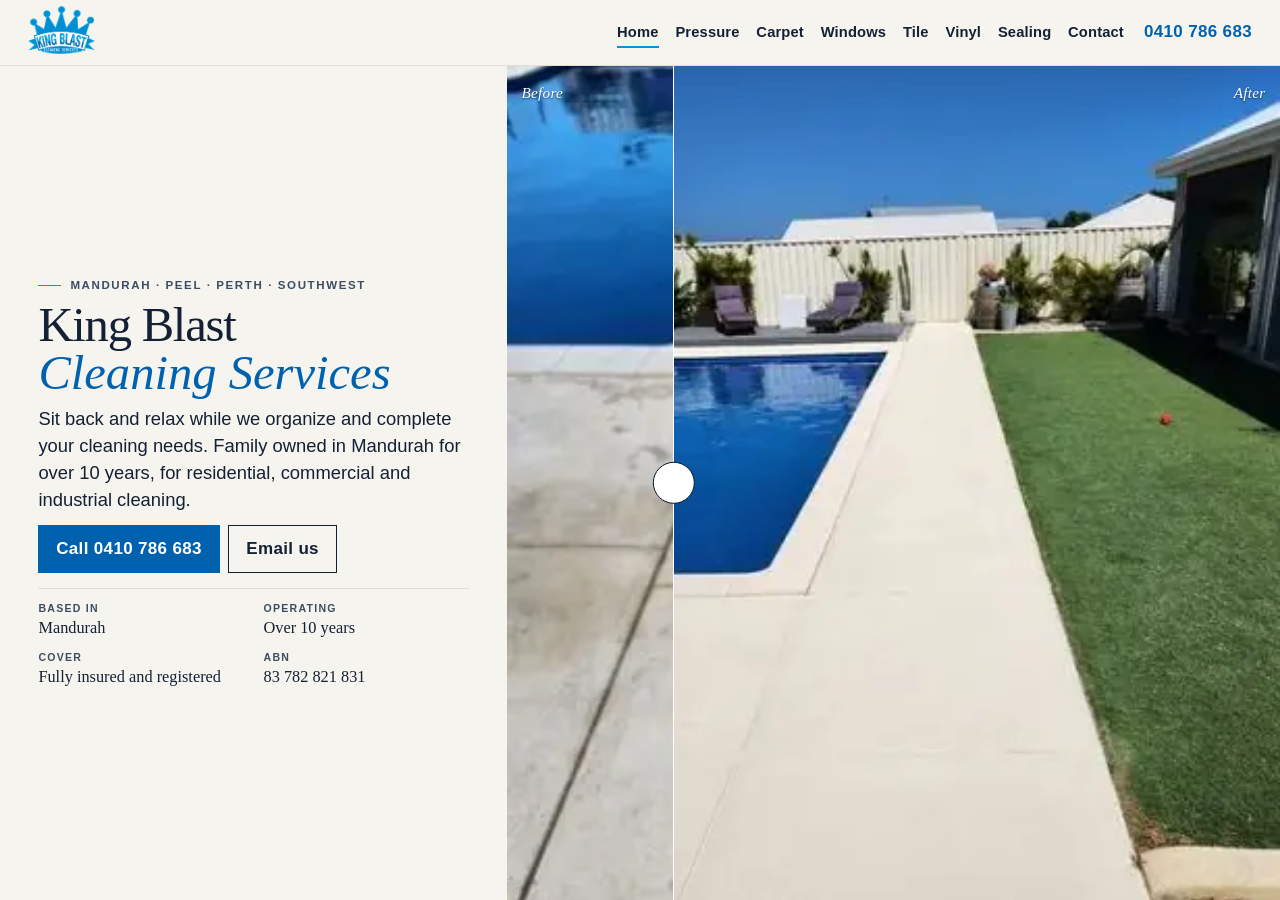
==== index.html @ b38366d7 "Publish the King Blast client preview. Static site for GitHub Pages. Internal deploy notes stay loca" ====
<!DOCTYPE html>
<html lang="en-AU">
<head>
  <meta charset="utf-8">
  <meta name="viewport" content="width=device-width, initial-scale=1.0">
  <title>King Blast Cleaning Services | Mandurah WA</title>
  <meta name="description" content="Family owned Mandurah business servicing the Peel Region, Perth Region and the Southwest. Window cleaning, carpet cleaning, tile and grout cleaning, vinyl cleaning, and high pressure cleaning and sealing.">
  <link rel="canonical" href="https://www.kingblast.com.au/">
  <meta property="og:site_name" content="King Blast Window and Pressure Cleaning">
  <meta property="og:type" content="website">
  <meta property="og:title" content="King Blast Cleaning Services | Mandurah WA">
  <meta property="og:description" content="Family owned Mandurah business. Window, carpet, tile and grout, vinyl, and high pressure cleaning and sealing.">
  <meta property="og:url" content="https://www.kingblast.com.au/">
  <meta property="og:image" content="https://www.kingblast.com.au/img/pool-path.webp">
  <meta property="og:image:width" content="372">
  <meta property="og:image:height" content="406">
  <meta property="og:locale" content="en_AU">
  <meta name="twitter:card" content="summary_large_image">
  <meta name="twitter:title" content="King Blast Cleaning Services | Mandurah WA">
  <meta name="twitter:description" content="Family owned Mandurah business. Window, carpet, tile and grout, vinyl, and high pressure cleaning and sealing.">
  <meta name="twitter:image" content="https://www.kingblast.com.au/img/pool-path.webp">
  <meta name="theme-color" content="#071827">
  <link rel="icon" href="img/favicon-32.png" type="image/png" sizes="32x32">
  <link rel="apple-touch-icon" href="img/apple-touch.png">
  <style>body{margin:0;background:#f6f4ef;color:#142033;font-family:Georgia,"Times New Roman",serif}.site-header{background:#f6f4ef;color:#142033;border-bottom:1px solid #e4ddd2}</style>
  <link rel="stylesheet" href="css/styles.css?v=3">
  <script type="application/ld+json">
  {
    "@context": "https://schema.org",
    "@type": "CleaningService",
    "@id": "https://www.kingblast.com.au/#business",
    "name": "King Blast Cleaning Services",
    "url": "https://www.kingblast.com.au/",
    "telephone": "+61-410-786-683",
    "email": "Kingblast@outlook.com",
    "image": "https://www.kingblast.com.au/img/pool-path.webp",
    "address": {
      "@type": "PostalAddress",
      "addressLocality": "Mandurah",
      "addressRegion": "WA",
      "addressCountry": "AU"
    },
    "areaServed": ["Peel Region", "Perth Region", "Southwest"],
    "additionalProperty": {
      "@type": "PropertyValue",
      "name": "ABN",
      "value": "83 782 821 831"
    }
  }
  </script>
</head>
<body class="app">
  <a class="skip" href="#home">Skip to content</a>
  <header class="site-header">
    <div class="header-bar">
      <a class="brand" href="#home">
        <img src="img/logo.webp" width="360" height="254" alt="King Blast Cleaning Services">
      </a>
      <nav class="site-nav" aria-label="Primary">
        <ul>
          <li><a href="#home">Home</a></li>
          <li><a href="#pressure">Pressure</a></li>
          <li><a href="#carpet">Carpet</a></li>
          <li><a href="#windows">Windows</a></li>
          <li><a href="#tile">Tile</a></li>
          <li><a href="#vinyl">Vinyl</a></li>
          <li><a href="#sealing">Sealing</a></li>
          <li><a href="#contact">Contact</a></li>
        </ul>
      </nav>
      <a class="header-call" href="tel:0410786683">0410 786 683</a>
    </div>
  </header>
  <main class="stage-host" id="main">
    <section class="panel" id="home" aria-labelledby="home-title">
      <div class="copy">
        <p class="kicker">Mandurah · Peel · Perth · Southwest</p>
        <h1 id="home-title">King Blast<br><em>Cleaning Services</em></h1>
        <p class="lede">Sit back and relax while we organize and complete your cleaning needs. Family owned in Mandurah for over 10 years, for residential, commercial and industrial cleaning.</p>
        <div class="actions">
          <a class="btn" href="tel:0410786683">Call 0410 786 683</a>
          <a class="btn btn-ghost" href="#contact">Email us</a>
        </div>
        <ul class="facts">
          <li><span>Based in</span> Mandurah</li>
          <li><span>Operating</span> Over 10 years</li>
          <li><span>Cover</span> Fully insured and registered</li>
          <li><span>ABN</span> 83 782 821 831</li>
        </ul>
      </div>
      <div class="stage" data-stage="compare" aria-label="Pool surround, before and after">
        <div class="slides">
          <div class="slide is-on">
            <div class="ba">
              <img class="ba-after" src="img/pool-path.webp" width="372" height="406" alt="Pool, pale concrete path and artificial grass beside a house" fetchpriority="high">
              <div class="ba-clip">
                <img src="img/pool-mottled.webp" width="372" height="406" alt="The same pool path with grey mottling on the concrete" fetchpriority="high">
              </div>
              <span class="ba-tag ba-tag-a">Before</span>
              <span class="ba-tag ba-tag-b">After</span>
              <span class="ba-bar" aria-hidden="true"></span>
              <input class="ba-range" type="range" min="4" max="96" value="50" aria-label="Drag to compare the mottled path and the pale path">
            </div>
          </div>
        </div>
      </div>
    </section>

    <section class="panel" id="pressure" aria-labelledby="pressure-title">
      <div class="copy">
        <p class="kicker">High pressure cleaning and sealing</p>
        <h2 id="pressure-title">Bring it back<br><em>to life.</em></h2>
        <p class="lede">Driveways, patios, sidewalks and pavers. Mold, mildew, stain and oil removal. Long-lasting sealing. Fast, reliable and affordable. Residential and commercial.</p>
        <p>Protect your investment. Enhance curb appeal. Sealing helps prevent future stains, cracking and erosion.</p>
        <p class="note">Photos from the King Blast pressure cleaning gallery.</p>
        <div class="actions">
          <a class="btn" href="tel:0410786683">Call 0410 786 683</a>
          <a class="btn btn-ghost" href="#sealing">Sealing</a>
        </div>
      </div>
      <div class="stage" data-stage="compare">
        <div class="slides">
          <div class="slide is-on">
            <div class="ba">
              <img class="ba-after" src="img/patio-plain.webp" width="383" height="778" alt="Paved patio with a clean surface beside a house" loading="lazy" decoding="async">
              <div class="ba-clip">
                <img src="img/patio-marked.webp" width="383" height="778" alt="The same patio with red paint marks on the pavers" loading="lazy" decoding="async">
              </div>
              <span class="ba-tag ba-tag-a">Before</span>
              <span class="ba-tag ba-tag-b">After</span>
              <span class="ba-bar" aria-hidden="true"></span>
              <input class="ba-range" type="range" min="4" max="96" value="50" aria-label="Drag to compare the marked patio and the clean patio">
            </div>
          </div>
          <div class="slide">
            <div class="ba">
              <img class="ba-after" src="img/driveway-clean.webp" width="480" height="640" alt="Pale exposed-aggregate driveway beside a grass verge" loading="lazy" decoding="async">
              <div class="ba-clip">
                <img src="img/driveway-stained.webp" width="480" height="640" alt="Exposed-aggregate driveway with a yellow-brown stain beside a grass verge" loading="lazy" decoding="async">
              </div>
              <span class="ba-tag ba-tag-a">Before</span>
              <span class="ba-tag ba-tag-b">After</span>
              <span class="ba-bar" aria-hidden="true"></span>
              <input class="ba-range" type="range" min="4" max="96" value="50" aria-label="Drag to compare the stained driveway and the pale driveway">
            </div>
          </div>
        </div>
        <div class="stage-nav">
          <button type="button" data-dir="-1" aria-label="Previous photo">‹</button>
          <span data-count>1 / 2</span>
          <button type="button" data-dir="1" aria-label="Next photo">›</button>
        </div>
      </div>
    </section>

    <section class="panel" id="carpet" aria-labelledby="carpet-title">
      <div class="copy">
        <p class="kicker">Carpet cleaning</p>
        <h2 id="carpet-title">Fresh, clean<br><em>carpets.</em></h2>
        <p class="lede">Guaranteed. Stain and odor removal, pet-friendly and fast drying, deep extraction. Residential and commercial. Same-day service available.</p>
        <p>Our advanced equipment lifts dirt, allergens and bacteria.</p>
        <p class="note">Photos from the King Blast carpet cleaning gallery.</p>
        <div class="actions"><a class="btn" href="tel:0410786683">Call 0410 786 683</a></div>
      </div>
      <div class="stage" data-stage="compare" aria-label="Carpet, before and after">
        <div class="slides">
          <div class="slide is-on">
            <div class="ba">
              <img class="ba-after" src="img/carpet-vacuumed.webp" width="600" height="800" alt="Grey carpet with vacuum lines in a room with a navy wall and timber shutters" loading="lazy" decoding="async">
              <div class="ba-clip">
                <img src="img/carpet-soiled.webp" width="600" height="800" alt="Soiled grey carpet with a lighter rectangular mark, in a room with a navy wall" loading="lazy" decoding="async">
              </div>
              <span class="ba-tag ba-tag-a">Before</span>
              <span class="ba-tag ba-tag-b">After</span>
              <span class="ba-bar" aria-hidden="true"></span>
              <input class="ba-range" type="range" min="4" max="96" value="50" aria-label="Drag to compare the soiled carpet and the vacuumed carpet">
            </div>
          </div>
        </div>
      </div>
    </section>

    <section class="panel" id="windows" aria-labelledby="windows-title">
      <div class="copy">
        <p class="kicker">Pure water window cleaning</p>
        <h2 id="windows-title">No spots. No smears.<br><em>No marks.</em></h2>
        <p class="lede">As pure water leaves nothing but pure water on the glass, your windows stay cleaner for longer. Nothing is left to attract the dirt back.</p>
        <p>Spot-free finish. No harsh chemicals. Safe for 2nd and 3rd storey windows. Eco-friendly and no residue. Residential and commercial.</p>
        <p class="note">Photos from the King Blast window cleaning gallery.</p>
        <div class="actions"><a class="btn" href="tel:0410786683">Call 0410 786 683</a></div>
      </div>
      <div class="stage" data-stage="photos">
        <figure class="photo is-on">
          <img src="img/window-worker.webp" width="400" height="533" alt="A person in a hi-vis shirt using a water-fed pole on a glass building, with hoses on the pavement" loading="lazy" decoding="async">
        </figure>
        <figure class="photo">
          <img src="img/window-pole.webp" width="400" height="533" alt="A water-fed pole leaned against a multi-storey glass front" loading="lazy" decoding="async">
        </figure>
        <figure class="photo">
          <img src="img/window-glass.webp" width="400" height="533" alt="A person in a hi-vis shirt cleaning blue glass above a driveway, with hoses on the ground" loading="lazy" decoding="async">
        </figure>
        <figure class="photo">
          <img src="img/window-reflection.webp" width="400" height="300" alt="Reflection of a person holding a pole in a grid of windows" loading="lazy" decoding="async">
        </figure>
        <figure class="photo">
          <img src="img/window-facade.webp" width="400" height="300" alt="Glass and metal facade of a commercial building" loading="lazy" decoding="async">
        </figure>
        <figure class="photo">
          <img src="img/window-library.webp" width="400" height="300" alt="Glass front of a building. Part of a red sign reads BRARY" loading="lazy" decoding="async">
        </figure>
        <figure class="photo">
          <img src="img/window-withers.webp" width="400" height="300" alt="Front of Withers Community Library" loading="lazy" decoding="async">
        </figure>
        <div class="stage-nav">
          <button type="button" data-dir="-1" aria-label="Previous photo">‹</button>
          <span data-count>1 / 7</span>
          <button type="button" data-dir="1" aria-label="Next photo">›</button>
        </div>
      </div>
    </section>

    <section class="panel" id="tile" aria-labelledby="tile-title">
      <div class="copy">
        <p class="kicker">Tile and grout cleaning</p>
        <h2 id="tile-title">Make the floors look<br><em>like new.</em></h2>
        <p class="lede">Deep steam cleaning and stain removal. Sanitizes grout lines and eliminates mold and bacteria. Bathroom, kitchen, entryways and more. Residential and commercial.</p>
        <p><strong>Free estimates. Satisfaction guaranteed.</strong></p>
        <div class="actions"><a class="btn" href="tel:0410786683">Call 0410 786 683</a></div>
      </div>
      <div class="stage">
        <div class="quiet">
          <p><a href="tel:0410786683">0410 786 683</a></p>
        </div>
      </div>
    </section>

    <section class="panel" id="vinyl" aria-labelledby="vinyl-title">
      <div class="copy">
        <p class="kicker">Vinyl cleaning</p>
        <h2 id="vinyl-title">One of the services<br><em>we specialise in.</em></h2>
        <p class="lede">Vinyl cleaning is one of the services we specialise in. Call or email to arrange it.</p>
        <div class="actions">
          <a class="btn" href="tel:0410786683">Call 0410 786 683</a>
          <a class="btn btn-ghost" href="mailto:Kingblast@outlook.com">Email Kingblast@outlook.com</a>
        </div>
      </div>
      <div class="stage">
        <div class="quiet">
          <p><a href="mailto:Kingblast@outlook.com">Kingblast@outlook.com</a></p>
        </div>
      </div>
    </section>

    <section class="panel" id="sealing" aria-labelledby="sealing-title">
      <div class="copy">
        <p class="kicker">Sealing bricks and concrete</p>
        <h2 id="sealing-title">Protect the<br><em>investment.</em></h2>
        <p class="lede">Sealing will protect your investment for years to come. Sealed bricks and concrete will resist oil and dirt penetration, inhibit the growth of weeds, moss and mould, and resist UV rays. It also helps to prevent insect intrusion.</p>
        <p class="note">Photos from the King Blast pressure cleaning gallery. Pale concrete beside dark concrete.</p>
        <div class="actions">
          <a class="btn" href="tel:0410786683">Call 0410 786 683</a>
          <a class="btn btn-ghost" href="#pressure">Pressure cleaning</a>
        </div>
      </div>
      <div class="stage" data-stage="compare">
        <div class="slides">
          <div class="slide is-on">
            <div class="ba">
              <img class="ba-after" src="img/driveway-dark.webp" width="383" height="778" alt="Dark concrete driveway in front of a brick building, with an orange cone" loading="lazy" decoding="async">
              <div class="ba-clip">
                <img src="img/driveway-pale.webp" width="382" height="778" alt="Pale concrete driveway in front of a brick building, with wash marks on the slab" loading="lazy" decoding="async">
              </div>
              <span class="ba-tag ba-tag-a">Pale</span>
              <span class="ba-tag ba-tag-b">Dark</span>
              <span class="ba-bar" aria-hidden="true"></span>
              <input class="ba-range" type="range" min="4" max="96" value="50" aria-label="Drag to compare the pale concrete and the dark concrete">
            </div>
          </div>
        </div>
      </div>
    </section>

    <section class="panel" id="contact" aria-labelledby="contact-title">
      <div class="copy">
        <p class="kicker">Mandurah</p>
        <h2 id="contact-title">Send an email, or<br><em>call or text.</em></h2>
        <p class="lede">M: <a href="tel:0410786683">0410 786 683</a><br>Text: <a href="sms:0410786683">0410 786 683</a><br>E: <a href="mailto:Kingblast@outlook.com">Kingblast@outlook.com</a></p>
        <p>Fully insured and registered. ABN 83 782 821 831.</p>
      </div>
      <form id="enquiry" class="form" action="mailto:Kingblast@outlook.com" method="post" enctype="text/plain" aria-labelledby="contact-title">
        <p class="hint" id="enquiry-hint">All fields are required. Submitting opens your email app. This website does not store or send the form.</p>
        <div class="field">
          <label for="given-name">First name <span class="req" aria-hidden="true">*</span></label>
          <input id="given-name" name="given-name" type="text" autocomplete="given-name" required enterkeyhint="next" aria-invalid="false">
          <p class="error" id="err-given">Enter your first name.</p>
        </div>
        <div class="field">
          <label for="family-name">Last name <span class="req" aria-hidden="true">*</span></label>
          <input id="family-name" name="family-name" type="text" autocomplete="family-name" required enterkeyhint="next" aria-invalid="false">
          <p class="error" id="err-family">Enter your last name.</p>
        </div>
        <div class="field wide">
          <label for="email">Email <span class="req" aria-hidden="true">*</span></label>
          <input id="email" name="email" type="email" inputmode="email" autocomplete="email" autocapitalize="none" autocorrect="off" spellcheck="false" required enterkeyhint="next" aria-invalid="false">
          <p class="error" id="err-email">Enter a valid email address.</p>
        </div>
        <div class="field wide">
          <label for="comment">Comment <span class="req" aria-hidden="true">*</span></label>
          <textarea id="comment" name="comment" required enterkeyhint="send" aria-invalid="false"></textarea>
          <p class="error" id="err-comment">Enter a comment.</p>
        </div>
        <button class="btn" type="submit">Email this enquiry</button>
      </form>
    </section>
  </main>
  <a class="call-bar" href="tel:0410786683">Call 0410 786 683</a>
  <script src="js/site.js?v=3" defer></script>
</body>
</html>
---- css/styles.css ----
/* King Blast. Editorial one-screen layout.
   Logo crown #0093df is 3.37:1 on white, so text and buttons use #0062af (6.24:1). */

:root {
  color-scheme: light;
  --ink: #142033;
  --muted: #3c4d61;
  --paper: #f6f4ef;
  --card: #fffcf8;
  --line: #e4ddd2;
  --navy: #071827;
  --crown: #0093df;
  --blue: #0062af;
  --blue-press: #004e96;
  --accent: var(--blue);
  --accent-press: var(--blue-press);
  --error: #8e1b1b;
  --serif: Georgia, "Times New Roman", serif;
  --sans: "Segoe UI", "Helvetica Neue", Arial, sans-serif;
}

*,
*::before,
*::after {
  box-sizing: border-box;
}

html {
  height: 100%;
}

body {
  margin: 0;
  font-family: var(--sans);
  font-size: 1.0625rem;
  line-height: 1.45;
  color: var(--ink);
  background: var(--paper);
}

::selection {
  background: var(--navy);
  color: #fff;
}

img {
  max-width: 100%;
  height: auto;
  display: block;
}

a {
  color: var(--accent);
}

a:hover {
  color: var(--accent-press);
}

:focus-visible {
  outline: 3px solid var(--crown);
  outline-offset: 3px;
}

.skip {
  position: absolute;
  inset-inline-start: 0.75rem;
  top: -4rem;
  z-index: 40;
  background: var(--card);
  color: var(--navy);
  padding: 0.6rem 1rem;
  font-weight: 700;
}

.skip:focus {
  top: 0.75rem;
}

body.app {
  height: 100dvh;
  overflow: hidden;
  display: grid;
  grid-template-rows: auto minmax(0, 1fr);
}

.site-header {
  background: var(--paper);
  color: var(--ink);
  border-block-end: 1px solid var(--line);
}

.header-bar {
  display: flex;
  flex-wrap: wrap;
  align-items: center;
  gap: 0.35rem 1.25rem;
  min-height: 3.6rem;
  padding: 0.35rem clamp(1rem, 2.5vw, 1.75rem);
}

.brand {
  display: flex;
  margin-inline-end: auto;
}

.brand img {
  width: 4.75rem;
  height: auto;
}

.site-nav ul {
  display: flex;
  flex-wrap: wrap;
  gap: 0.15rem 1.05rem;
  margin: 0;
  padding: 0;
  list-style: none;
}

.site-nav a {
  color: var(--ink);
  text-decoration: none;
  font-weight: 600;
  font-size: 0.92rem;
  letter-spacing: 0.01em;
  padding-block: 0.35rem;
  border-block-end: 2px solid transparent;
}

body:not(:has(.panel:target)) a[href="#home"],
body:has(#home:target) a[href="#home"],
body:has(#pressure:target) a[href="#pressure"],
body:has(#carpet:target) a[href="#carpet"],
body:has(#windows:target) a[href="#windows"],
body:has(#tile:target) a[href="#tile"],
body:has(#vinyl:target) a[href="#vinyl"],
body:has(#sealing:target) a[href="#sealing"],
body:has(#contact:target) a[href="#contact"] {
  border-block-end-color: var(--crown);
}

.header-call {
  color: var(--accent);
  font-weight: 750;
  text-decoration: none;
  white-space: nowrap;
  letter-spacing: 0.02em;
}

.stage-host {
  position: relative;
  min-height: 0;
}

.panel {
  display: none;
}

.panel:target,
body:not(:has(.panel:target)) #home {
  display: grid;
  position: absolute;
  inset: 0;
  grid-template-columns: minmax(0, 1fr);
  grid-template-rows: auto minmax(0, 1fr);
  gap: 0.75rem;
  padding: 0.85rem clamp(1rem, 2.5vw, 1.75rem) 0.95rem;
}

.copy {
  min-width: 0;
  min-height: 0;
  display: flex;
  flex-direction: column;
  justify-content: center;
  gap: 0.55rem;
  max-width: 40rem;
}

.copy h1,
.copy h2,
.copy p {
  margin: 0;
}

.copy h1,
.copy h2 {
  font-family: var(--serif);
  font-weight: 500;
  line-height: 0.98;
  letter-spacing: -0.025em;
  font-size: clamp(2rem, 5.4dvh, 4.1rem);
  text-wrap: balance;
}

.copy p {
  text-wrap: pretty;
}

.copy em {
  font-family: var(--serif);
  font-style: italic;
  font-weight: 500;
  letter-spacing: 0;
  color: var(--accent);
}

.kicker {
  display: flex;
  align-items: center;
  gap: 0.6rem;
  color: var(--muted);
  font-weight: 650;
  letter-spacing: 0.14em;
  text-transform: uppercase;
  font-size: 0.72rem;
}

.kicker::before {
  content: "";
  width: 1.4rem;
  border-top: 1px solid var(--crown);
}

.lede {
  font-size: clamp(1rem, 2.05dvh, 1.15rem);
  max-width: 36rem;
  color: var(--ink);
}

.note {
  color: var(--muted);
  font-size: 0.86rem;
}

.actions {
  display: flex;
  flex-wrap: wrap;
  gap: 0.55rem;
  margin-top: 0.2rem;
}

.btn {
  display: inline-flex;
  align-items: center;
  justify-content: center;
  min-height: 3rem;
  max-width: 100%;
  padding: 0.45rem 1.05rem;
  background: var(--blue);
  color: #fff;
  text-decoration: none;
  border: 1px solid var(--blue);
  border-radius: 0;
  cursor: pointer;
  font: inherit;
  font-weight: 700;
  letter-spacing: 0.02em;
}

.btn:hover {
  background: var(--blue-press);
  border-color: var(--blue-press);
  color: #fff;
}

.btn-ghost {
  background: transparent;
  color: var(--ink);
  border-color: var(--ink);
}

.btn-ghost:hover {
  background: var(--navy);
  border-color: var(--navy);
  color: #fff;
}

.facts {
  display: grid;
  grid-template-columns: repeat(2, minmax(0, 1fr));
  gap: 0.65rem 1.25rem;
  margin: 0.35rem 0 0;
  padding: 0.75rem 0 0;
  border-top: 1px solid var(--line);
  list-style: none;
  font-family: var(--serif);
  font-size: 1.02rem;
}

.facts span {
  display: block;
  color: var(--muted);
  font-family: var(--sans);
  font-size: 0.66rem;
  font-weight: 700;
  letter-spacing: 0.12em;
  text-transform: uppercase;
}

.stage {
  position: relative;
  min-width: 0;
  min-height: 0;
  overflow: hidden;
  background: #d9d3c8;
}

.slides,
.slide,
.ba,
.photo {
  height: 100%;
}

.slide,
.photo {
  display: none;
}

.slide.is-on,
.photo.is-on {
  display: block;
}

.ba {
  --pos: 50%;
  container-type: size;
  position: relative;
  height: 100%;
  background: var(--navy);
  touch-action: none;
}

.ba-after,
.ba-clip img,
.photo img {
  width: 100%;
  height: 100%;
  object-fit: cover;
  object-position: center;
}

.ba-clip {
  position: absolute;
  inset: 0 auto 0 0;
  width: var(--pos);
  overflow: hidden;
  border-inline-end: 1px solid #fff;
}

.ba-clip img {
  width: 100cqi;
  height: 100cqb;
  max-width: none;
}

.ba-tag {
  position: absolute;
  top: 0.85rem;
  z-index: 2;
  padding: 0.15rem 0;
  color: #fff;
  font-family: var(--serif);
  font-style: italic;
  font-size: 0.95rem;
  letter-spacing: 0.02em;
  text-shadow: 0 1px 2px rgba(7, 24, 39, 0.65);
  pointer-events: none;
}

.ba-tag-a {
  left: 0.9rem;
}

.ba-tag-b {
  right: 0.9rem;
}

.ba-bar {
  position: absolute;
  top: 0;
  bottom: 0;
  left: var(--pos);
  width: 0;
  z-index: 3;
  pointer-events: none;
}

.ba-bar::after {
  content: "";
  position: absolute;
  top: 50%;
  left: 0;
  width: 2.65rem;
  height: 2.65rem;
  border: 1px solid var(--navy);
  border-radius: 50%;
  background: #fff;
  transform: translate(-50%, -50%);
}

.ba-range {
  position: absolute;
  inset: 0;
  width: 100%;
  height: 100%;
  margin: 0;
  opacity: 0;
  cursor: ew-resize;
  z-index: 4;
  accent-color: var(--blue);
}

.stage-nav {
  position: absolute;
  z-index: 5;
  left: 0.85rem;
  bottom: 0.85rem;
  display: flex;
  align-items: center;
  gap: 0.15rem;
  padding: 0.15rem 0.35rem;
  background: rgba(255, 252, 248, 0.92);
  color: var(--navy);
  border: 1px solid rgba(7, 24, 39, 0.18);
}

.stage:not(:has(.slide:nth-child(2))):not(:has(.photo:nth-child(2))) .stage-nav {
  display: none;
}

.stage-nav button {
  min-width: 2.5rem;
  min-height: 2.5rem;
  border: 0;
  background: transparent;
  color: var(--navy);
  font: inherit;
  font-family: var(--serif);
  font-size: 1.35rem;
  line-height: 1;
  cursor: pointer;
}

.stage-nav span {
  min-width: 3rem;
  text-align: center;
  font-size: 0.82rem;
  font-weight: 650;
  letter-spacing: 0.06em;
}

.quiet {
  display: grid;
  place-items: center;
  align-content: center;
  gap: 0.8rem;
  height: 100%;
  padding: 1.5rem;
  background:
    linear-gradient(var(--crown), var(--crown)) center 42% / 2.5rem 1px no-repeat,
    var(--navy);
  color: #fff;
  text-align: center;
}

.quiet a {
  color: #fff;
  font-family: var(--serif);
  font-weight: 500;
  font-style: italic;
  font-size: clamp(1.6rem, 4.5dvh, 2.8rem);
  text-decoration: none;
  letter-spacing: -0.02em;
}

.form {
  display: grid;
  grid-template-columns: 1fr 1fr;
  gap: 0.35rem 0.8rem;
  align-content: center;
  height: 100%;
  min-height: 0;
  padding: 1rem 1.15rem;
  background: var(--card);
  border: 1px solid var(--line);
  border-radius: 0;
  overflow: hidden;
}

.field {
  display: flex;
  flex-direction: column;
  gap: 0.2rem;
  min-width: 0;
}

.field.wide,
.form .btn,
.hint {
  grid-column: 1 / -1;
}

.field label {
  font-weight: 650;
  font-size: 0.78rem;
  letter-spacing: 0.08em;
  text-transform: uppercase;
  color: var(--muted);
}

input,
textarea,
button {
  font: inherit;
  font-size: max(1rem, 1em);
}

button.btn {
  font-weight: 700;
}

input,
textarea {
  width: 100%;
  min-height: 3rem;
  padding: 0.5rem 0.7rem;
  border: 1px solid #3c4d61;
  border-radius: 0;
  background: #fff;
  color: var(--ink);
  accent-color: var(--blue);
}

textarea {
  min-height: 4.5rem;
  resize: none;
}

.req {
  color: var(--error);
}

.hint,
.error {
  margin: 0;
  color: var(--muted);
  font-size: 0.85rem;
}

.error {
  display: none;
  color: var(--error);
  font-weight: 700;
}

input:user-invalid,
textarea:user-invalid,
input.user-invalid-fallback,
textarea.user-invalid-fallback {
  border-color: var(--error);
  border-width: 2px;
}

input:user-invalid + .error,
textarea:user-invalid + .error,
input.user-invalid-fallback + .error,
textarea.user-invalid-fallback + .error {
  display: block;
}

@media (min-width: 960px) {
  .panel:target,
  body:not(:has(.panel:target)) #home {
    grid-template-columns: minmax(20rem, 0.82fr) minmax(18rem, 1.25fr);
    grid-template-rows: minmax(0, 1fr);
    gap: 0;
    padding: 0;
    align-items: stretch;
  }

  .copy {
    padding: clamp(1rem, 3vh, 2.25rem) clamp(1.25rem, 3vw, 3rem);
  }

  .form {
    margin: clamp(0.8rem, 2vh, 1.4rem);
    height: auto;
    align-self: center;
  }
}

@media (max-width: 720px) {
  .header-call {
    display: none;
  }

  .facts {
    display: none;
  }

  .call-bar {
    display: flex;
  }

  body.app {
    padding-bottom: 2.75rem;
  }
}

.call-bar {
  display: none;
  position: fixed;
  inset-inline: 0;
  bottom: 0;
  z-index: 30;
  min-height: 2.75rem;
  align-items: center;
  justify-content: center;
  background: var(--blue);
  color: #fff;
  text-decoration: none;
  font-weight: 750;
}

@media (prefers-reduced-motion: reduce) {
  .ba {
    --pos: 50%;
  }
}

@media (prefers-color-scheme: dark) {
  :root {
    color-scheme: dark;
    --ink: #f4f1ea;
    --muted: #c9d0da;
    --paper: #101820;
    --card: #172230;
    --line: #314053;
    --accent: #5ec4f5;
    --accent-press: #b7e6ff;
    --crown: #5ec4f5;
    --error: #ffb4b4;
  }

  .site-nav a,
  .btn-ghost {
    color: var(--ink);
  }

  .btn-ghost {
    border-color: var(--ink);
  }

  input,
  textarea {
    background: #0d141c;
    color: var(--ink);
    border-color: #c9d0da;
  }

  .stage-nav {
    background: rgba(16, 24, 32, 0.92);
    color: var(--ink);
    border-color: var(--line);
  }

  .stage-nav button {
    color: var(--ink);
  }

  ::selection {
    background: var(--crown);
    color: var(--navy);
  }
}

@media (prefers-contrast: more) {
  .btn,
  .btn-ghost,
  input,
  textarea,
  .stage-nav {
    border-width: 2px;
  }

  .site-nav a {
    border-block-end-width: 3px;
  }
}

@media (forced-colors: active) {
  .ba-tag,
  .stage-nav,
  .ba-bar::after,
  .quiet {
    background: Canvas;
    color: CanvasText;
    border: 1px solid CanvasText;
    text-shadow: none;
  }

  .kicker::before,
  .ba-clip {
    border-color: CanvasText;
  }

  .btn {
    border: 1px solid ButtonText;
    background: ButtonFace;
    color: ButtonText;
  }
}

body:not(.app) {
  min-height: 100vh;
  background: var(--paper);
}

body:not(.app) .wrap {
  width: min(40rem, calc(100% - 2rem));
  margin-inline: auto;
}

body:not(.app) .header-bar,
body:not(.app) .section,
body:not(.app) .site-footer {
  padding: 1rem 0;
}

body:not(.app) .site-footer {
  background: var(--navy);
  color: #fff;
}

body:not(.app) .site-footer a {
  color: #fff;
}
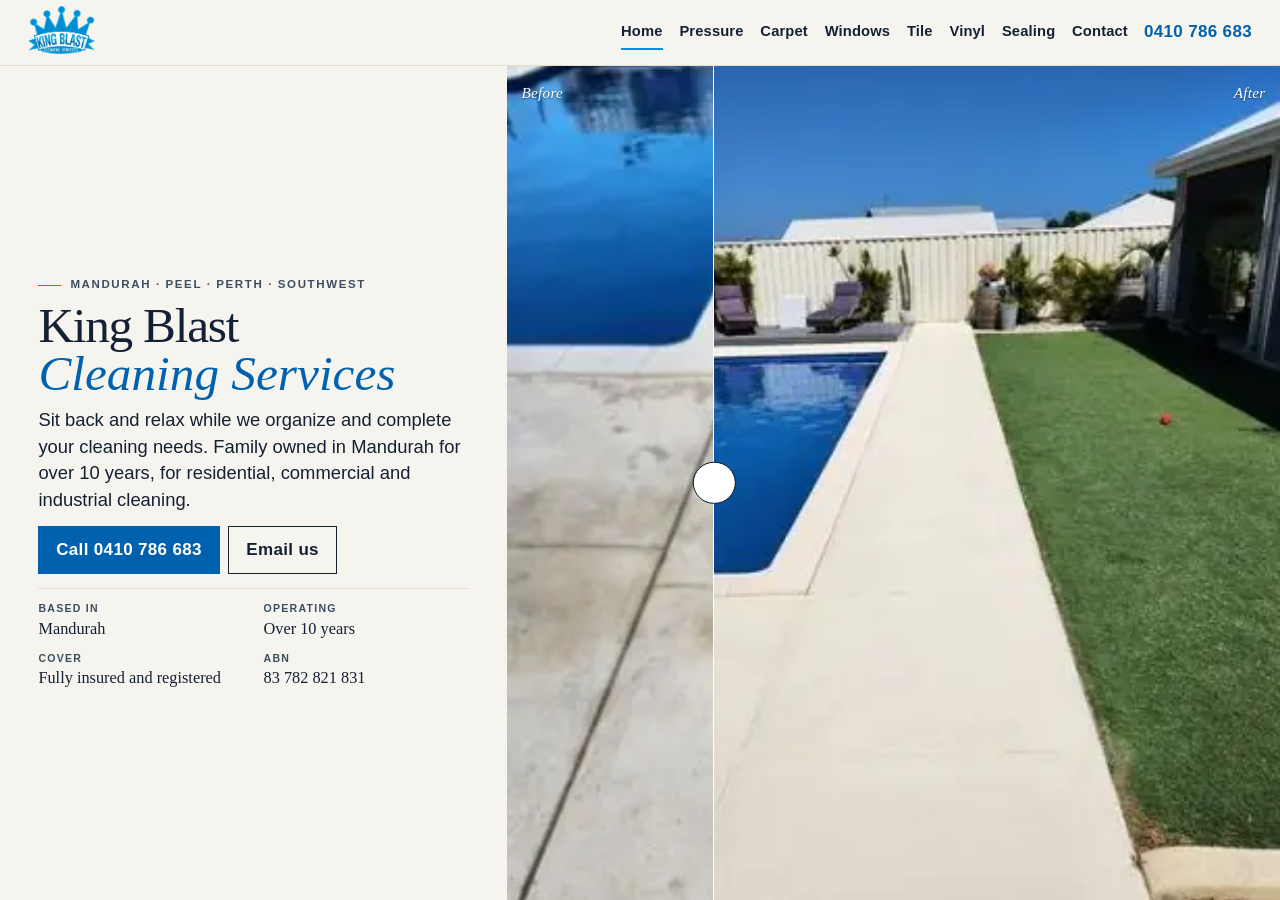
==== commit 278882d0: "Give the phone layout room to scroll. Collapse the menu when the links do not fit, and let each sect" ====
--- a/index.html
+++ b/index.html
@@ -2,7 +2,7 @@
 <html lang="en-AU">
 <head>
   <meta charset="utf-8">
-  <meta name="viewport" content="width=device-width, initial-scale=1.0">
+  <meta name="viewport" content="width=device-width, initial-scale=1.0, viewport-fit=cover">
   <title>King Blast Cleaning Services | Mandurah WA</title>
   <meta name="description" content="Family owned Mandurah business servicing the Peel Region, Perth Region and the Southwest. Window cleaning, carpet cleaning, tile and grout cleaning, vinyl cleaning, and high pressure cleaning and sealing.">
   <link rel="canonical" href="https://www.kingblast.com.au/">
@@ -23,7 +23,7 @@
   <link rel="icon" href="img/favicon-32.png" type="image/png" sizes="32x32">
   <link rel="apple-touch-icon" href="img/apple-touch.png">
   <style>body{margin:0;background:#f6f4ef;color:#142033;font-family:Georgia,"Times New Roman",serif}.site-header{background:#f6f4ef;color:#142033;border-bottom:1px solid #e4ddd2}</style>
-  <link rel="stylesheet" href="css/styles.css?v=3">
+  <link rel="stylesheet" href="css/styles.css?v=4">
   <script type="application/ld+json">
   {
     "@context": "https://schema.org",
@@ -57,7 +57,11 @@
         <img src="img/logo.webp" width="360" height="254" alt="King Blast Cleaning Services">
       </a>
       <nav class="site-nav" aria-label="Primary">
-        <ul>
+        <button class="menu-button" type="button" popovertarget="site-menu" popovertargetaction="toggle" aria-controls="site-menu">
+          <span class="menu-glyph" aria-hidden="true"></span>
+          <span>Menu</span>
+        </button>
+        <ul id="site-menu" class="site-menu" popover="auto">
           <li><a href="#home">Home</a></li>
           <li><a href="#pressure">Pressure</a></li>
           <li><a href="#carpet">Carpet</a></li>
@@ -314,6 +318,6 @@
     </section>
   </main>
   <a class="call-bar" href="tel:0410786683">Call 0410 786 683</a>
-  <script src="js/site.js?v=3" defer></script>
+  <script src="js/site.js?v=4" defer></script>
 </body>
 </html>
--- a/css/styles.css
+++ b/css/styles.css
@@ -36,6 +36,7 @@
   line-height: 1.45;
   color: var(--ink);
   background: var(--paper);
+  overflow-wrap: anywhere;
 }
 
 ::selection {
@@ -88,15 +89,22 @@
   background: var(--paper);
   color: var(--ink);
   border-block-end: 1px solid var(--line);
+  overflow-x: clip;
 }
 
 .header-bar {
   display: flex;
-  flex-wrap: wrap;
+  flex-wrap: nowrap;
   align-items: center;
-  gap: 0.35rem 1.25rem;
+  gap: 0.35rem 1rem;
   min-height: 3.6rem;
-  padding: 0.35rem clamp(1rem, 2.5vw, 1.75rem);
+  padding-block: max(0.35rem, env(safe-area-inset-top, 0px)) 0.35rem;
+  padding-inline-start: max(clamp(1rem, 2.5vw, 1.75rem), env(safe-area-inset-left, 0px));
+  padding-inline-end: max(clamp(1rem, 2.5vw, 1.75rem), env(safe-area-inset-right, 0px));
+}
+
+.header-bar > * {
+  flex-shrink: 0;
 }
 
 .brand {
@@ -109,23 +117,119 @@
   height: auto;
 }
 
-.site-nav ul {
+.menu-button {
+  display: inline-flex;
+  align-items: center;
+  justify-content: center;
+  gap: 0.45rem;
+  min-block-size: 2.75rem;
+  min-inline-size: 2.75rem;
+  padding: 0.2rem 0.75rem;
+  border: 1px solid var(--ink);
+  background: transparent;
+  color: var(--ink);
+  font: inherit;
+  font-size: 1rem;
+  font-weight: 700;
+  cursor: pointer;
+  anchor-name: --menu-button;
+}
+
+.menu-glyph {
+  width: 1rem;
+  height: 0.75rem;
+  background:
+    linear-gradient(currentColor, currentColor) 0 0 / 100% 2px no-repeat,
+    linear-gradient(currentColor, currentColor) 0 50% / 100% 2px no-repeat,
+    linear-gradient(currentColor, currentColor) 0 100% / 100% 2px no-repeat;
+}
+
+.site-menu {
+  position: fixed;
+  inset: auto;
+  inset-block-start: 4.75rem;
+  inset-block-start: anchor(--menu-button bottom);
+  inset-inline-end: max(1rem, env(safe-area-inset-right, 0px));
+  inline-size: min(80dvw, 18rem);
+  max-inline-size: calc(100dvw - 2rem);
+  block-size: fit-content;
+  max-block-size: calc(100dvh - 6rem);
+  margin: 0.5rem 0 0;
+  padding: 0.35rem;
+  overflow: auto;
+  list-style: none;
+  background: var(--card);
+  color: var(--ink);
+  border: 1px solid var(--line);
+}
+
+.site-nav a {
   display: flex;
-  flex-wrap: wrap;
-  gap: 0.15rem 1.05rem;
-  margin: 0;
-  padding: 0;
-  list-style: none;
-}
-
-.site-nav a {
+  align-items: center;
   color: var(--ink);
   text-decoration: none;
   font-weight: 600;
+  font-size: 1rem;
+  letter-spacing: 0.01em;
+  min-block-size: 2.75rem;
+  padding-inline: 0.75rem;
+  border-block-end: 2px solid transparent;
+}
+
+.site-header.is-wide .menu-button {
+  display: none;
+}
+
+.site-header.is-wide .site-menu {
+  position: static;
+  display: flex;
+  flex-wrap: nowrap;
+  align-items: center;
+  gap: 0.15rem 1.05rem;
+  inline-size: auto;
+  max-inline-size: none;
+  block-size: auto;
+  max-block-size: none;
+  overflow: visible;
+  margin: 0;
+  padding: 0;
+  border: 0;
+  background: transparent;
+  box-shadow: none;
+}
+
+.site-header.is-wide .site-menu::backdrop {
+  display: none;
+}
+
+.site-header.is-wide .site-nav a {
+  min-block-size: 2.25rem;
+  padding-inline: 0;
   font-size: 0.92rem;
-  letter-spacing: 0.01em;
-  padding-block: 0.35rem;
-  border-block-end: 2px solid transparent;
+}
+
+.site-header.is-measuring,
+.site-header.is-measuring * {
+  transition: none;
+}
+
+@supports not (selector(:popover-open)) {
+  .menu-button {
+    display: none;
+  }
+
+  .site-menu {
+    position: static;
+    display: flex;
+    flex-wrap: wrap;
+    gap: 0.15rem 0.8rem;
+    inline-size: auto;
+    max-inline-size: none;
+    margin: 0;
+    padding: 0;
+    border: 0;
+    background: transparent;
+  }
 }
 
 body:not(:has(.panel:target)) a[href="#home"],
@@ -190,7 +294,7 @@
   font-weight: 500;
   line-height: 0.98;
   letter-spacing: -0.025em;
-  font-size: clamp(2rem, 5.4dvh, 4.1rem);
+  font-size: clamp(2rem, 1rem + 2.6vw, 4.1rem);
   text-wrap: balance;
 }
 
@@ -207,9 +311,7 @@
 }
 
 .kicker {
-  display: flex;
-  align-items: center;
-  gap: 0.6rem;
+  display: block;
   color: var(--muted);
   font-weight: 650;
   letter-spacing: 0.14em;
@@ -219,7 +321,10 @@
 
 .kicker::before {
   content: "";
+  display: inline-block;
   width: 1.4rem;
+  margin-inline-end: 0.6rem;
+  vertical-align: middle;
   border-top: 1px solid var(--crown);
 }
 
@@ -471,9 +576,11 @@
   font-family: var(--serif);
   font-weight: 500;
   font-style: italic;
-  font-size: clamp(1.6rem, 4.5dvh, 2.8rem);
+  font-size: clamp(1.6rem, 1rem + 2.4vw, 2.8rem);
+  line-height: 1.15;
   text-decoration: none;
   letter-spacing: -0.02em;
+  overflow-wrap: anywhere;
 }
 
 .form {
@@ -487,7 +594,7 @@
   background: var(--card);
   border: 1px solid var(--line);
   border-radius: 0;
-  overflow: hidden;
+  overflow: auto;
 }
 
 .field {
@@ -592,6 +699,48 @@
   }
 }
 
+@media (max-width: 959px) {
+  body.app {
+    height: auto;
+    min-height: 100dvh;
+    overflow: auto;
+    display: block;
+  }
+
+  .panel:target,
+  body:not(:has(.panel:target)) #home {
+    position: relative;
+    inset: auto;
+    grid-template-rows: auto auto;
+    gap: 1.15rem;
+    padding-block: 1.15rem 1.4rem;
+    padding-inline-start: max(1rem, env(safe-area-inset-left, 0px));
+    padding-inline-end: max(1rem, env(safe-area-inset-right, 0px));
+  }
+
+  .copy {
+    justify-content: flex-start;
+    gap: 0.8rem;
+  }
+
+  .copy h1,
+  .copy h2 {
+    line-height: 1.05;
+  }
+
+  .stage {
+    aspect-ratio: 4 / 3;
+    height: auto;
+    min-block-size: 12rem;
+  }
+
+  .form {
+    height: auto;
+    grid-template-columns: 1fr;
+    align-content: start;
+  }
+}
+
 @media (max-width: 720px) {
   .header-call {
     display: none;
@@ -601,12 +750,13 @@
     display: none;
   }
 
-  .call-bar {
-    display: flex;
+  .actions {
+    flex-direction: column;
+    align-items: stretch;
   }
 
   body.app {
-    padding-bottom: 2.75rem;
+    padding-bottom: calc(2.75rem + env(safe-area-inset-bottom, 0px));
   }
 }
 
@@ -616,13 +766,30 @@
   inset-inline: 0;
   bottom: 0;
   z-index: 30;
-  min-height: 2.75rem;
+  min-height: calc(2.75rem + env(safe-area-inset-bottom, 0px));
+  padding-bottom: env(safe-area-inset-bottom, 0px);
+  padding-inline: max(0.75rem, env(safe-area-inset-left, 0px)) max(0.75rem, env(safe-area-inset-right, 0px));
   align-items: center;
   justify-content: center;
   background: var(--blue);
   color: #fff;
   text-decoration: none;
   font-weight: 750;
+}
+
+@media (max-width: 720px) {
+  .call-bar {
+    display: flex;
+  }
+}
+
+@media (pointer: coarse) {
+  .site-header.is-wide .site-nav a,
+  .header-call,
+  .stage-nav button {
+    min-block-size: 2.75rem;
+    min-inline-size: 2.75rem;
+  }
 }
 
 @media (prefers-reduced-motion: reduce) {
@@ -707,10 +874,17 @@
     border-color: CanvasText;
   }
 
-  .btn {
+  .btn,
+  .menu-button,
+  .site-menu {
     border: 1px solid ButtonText;
     background: ButtonFace;
     color: ButtonText;
+  }
+
+  .menu-glyph {
+    background: none;
+    border-block: 1px solid ButtonText;
   }
 }
 
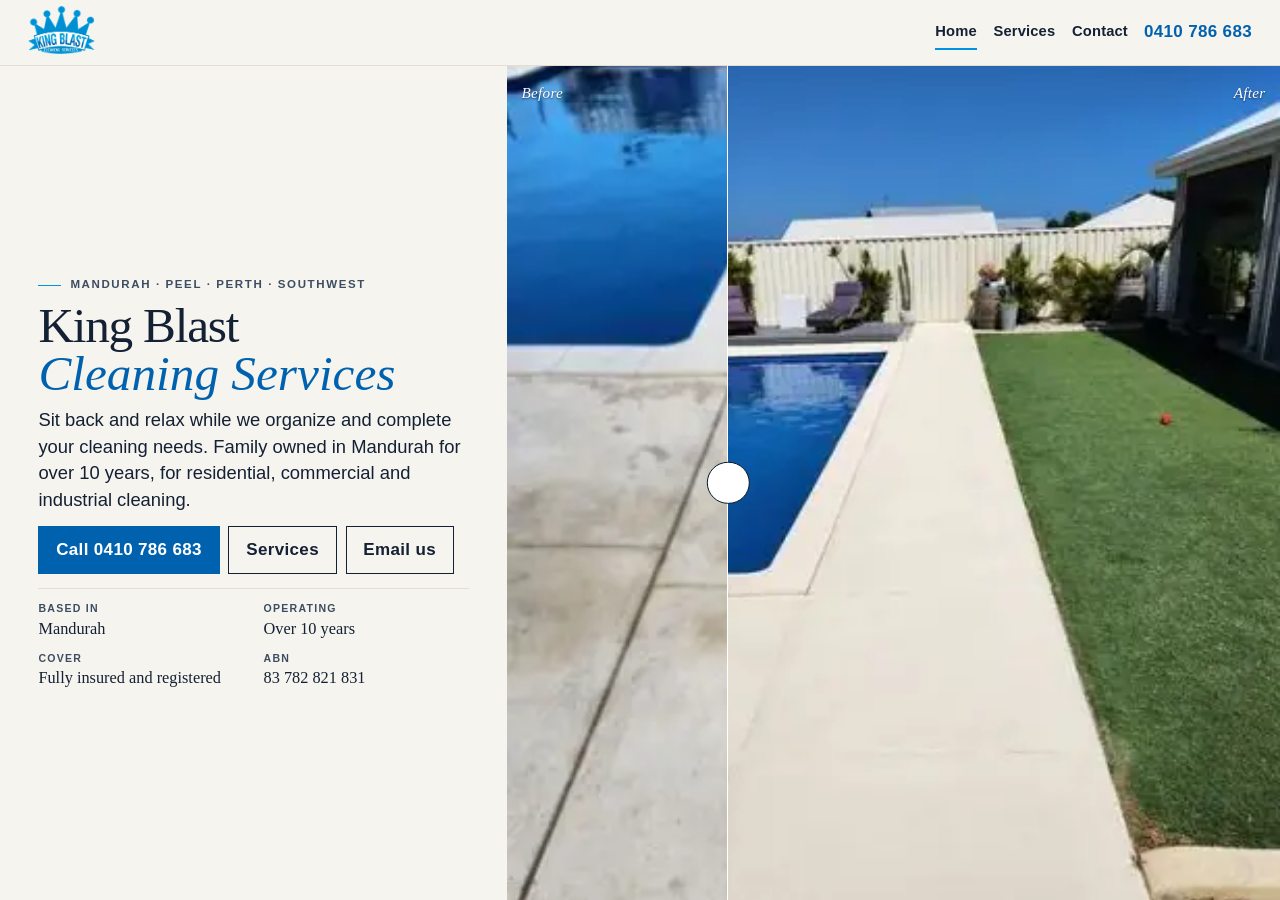
==== commit 65b3f4bf: "Group the cleaning services on one Services page. Home and Contact stay separate. Pressure, carpet, " ====
--- a/index.html
+++ b/index.html
@@ -23,7 +23,7 @@
   <link rel="icon" href="img/favicon-32.png" type="image/png" sizes="32x32">
   <link rel="apple-touch-icon" href="img/apple-touch.png">
   <style>body{margin:0;background:#f6f4ef;color:#142033;font-family:Georgia,"Times New Roman",serif}.site-header{background:#f6f4ef;color:#142033;border-bottom:1px solid #e4ddd2}</style>
-  <link rel="stylesheet" href="css/styles.css?v=4">
+  <link rel="stylesheet" href="css/styles.css?v=5">
   <script type="application/ld+json">
   {
     "@context": "https://schema.org",
@@ -63,12 +63,7 @@
         </button>
         <ul id="site-menu" class="site-menu" popover="auto">
           <li><a href="#home">Home</a></li>
-          <li><a href="#pressure">Pressure</a></li>
-          <li><a href="#carpet">Carpet</a></li>
-          <li><a href="#windows">Windows</a></li>
-          <li><a href="#tile">Tile</a></li>
-          <li><a href="#vinyl">Vinyl</a></li>
-          <li><a href="#sealing">Sealing</a></li>
+          <li><a href="#services">Services</a></li>
           <li><a href="#contact">Contact</a></li>
         </ul>
       </nav>
@@ -83,6 +78,7 @@
         <p class="lede">Sit back and relax while we organize and complete your cleaning needs. Family owned in Mandurah for over 10 years, for residential, commercial and industrial cleaning.</p>
         <div class="actions">
           <a class="btn" href="tel:0410786683">Call 0410 786 683</a>
+          <a class="btn btn-ghost" href="#services">Services</a>
           <a class="btn btn-ghost" href="#contact">Email us</a>
         </div>
         <ul class="facts">
@@ -110,7 +106,12 @@
       </div>
     </section>
 
-    <section class="panel" id="pressure" aria-labelledby="pressure-title">
+    <section class="panel" id="services" aria-labelledby="services-title">
+      <header class="services-intro">
+        <h1 id="services-title">Services</h1>
+        <p class="lede">Window cleaning, carpet cleaning, tile and grout cleaning, vinyl cleaning, and high pressure cleaning and sealing.</p>
+      </header>
+      <article class="service" id="pressure" aria-labelledby="pressure-title">
       <div class="copy">
         <p class="kicker">High pressure cleaning and sealing</p>
         <h2 id="pressure-title">Bring it back<br><em>to life.</em></h2>
@@ -155,9 +156,9 @@
           <button type="button" data-dir="1" aria-label="Next photo">›</button>
         </div>
       </div>
-    </section>
-
-    <section class="panel" id="carpet" aria-labelledby="carpet-title">
+      </article>
+
+      <article class="service" id="carpet" aria-labelledby="carpet-title">
       <div class="copy">
         <p class="kicker">Carpet cleaning</p>
         <h2 id="carpet-title">Fresh, clean<br><em>carpets.</em></h2>
@@ -182,9 +183,9 @@
           </div>
         </div>
       </div>
-    </section>
-
-    <section class="panel" id="windows" aria-labelledby="windows-title">
+      </article>
+
+      <article class="service" id="windows" aria-labelledby="windows-title">
       <div class="copy">
         <p class="kicker">Pure water window cleaning</p>
         <h2 id="windows-title">No spots. No smears.<br><em>No marks.</em></h2>
@@ -221,9 +222,9 @@
           <button type="button" data-dir="1" aria-label="Next photo">›</button>
         </div>
       </div>
-    </section>
-
-    <section class="panel" id="tile" aria-labelledby="tile-title">
+      </article>
+
+      <article class="service" id="tile" aria-labelledby="tile-title">
       <div class="copy">
         <p class="kicker">Tile and grout cleaning</p>
         <h2 id="tile-title">Make the floors look<br><em>like new.</em></h2>
@@ -236,9 +237,9 @@
           <p><a href="tel:0410786683">0410 786 683</a></p>
         </div>
       </div>
-    </section>
-
-    <section class="panel" id="vinyl" aria-labelledby="vinyl-title">
+      </article>
+
+      <article class="service" id="vinyl" aria-labelledby="vinyl-title">
       <div class="copy">
         <p class="kicker">Vinyl cleaning</p>
         <h2 id="vinyl-title">One of the services<br><em>we specialise in.</em></h2>
@@ -253,9 +254,9 @@
           <p><a href="mailto:Kingblast@outlook.com">Kingblast@outlook.com</a></p>
         </div>
       </div>
-    </section>
-
-    <section class="panel" id="sealing" aria-labelledby="sealing-title">
+      </article>
+
+      <article class="service" id="sealing" aria-labelledby="sealing-title">
       <div class="copy">
         <p class="kicker">Sealing bricks and concrete</p>
         <h2 id="sealing-title">Protect the<br><em>investment.</em></h2>
@@ -282,6 +283,7 @@
           </div>
         </div>
       </div>
+      </article>
     </section>
 
     <section class="panel" id="contact" aria-labelledby="contact-title">
@@ -318,6 +320,6 @@
     </section>
   </main>
   <a class="call-bar" href="tel:0410786683">Call 0410 786 683</a>
-  <script src="js/site.js?v=4" defer></script>
+  <script src="js/site.js?v=5" defer></script>
 </body>
 </html>
--- a/css/styles.css
+++ b/css/styles.css
@@ -234,12 +234,8 @@
 
 body:not(:has(.panel:target)) a[href="#home"],
 body:has(#home:target) a[href="#home"],
-body:has(#pressure:target) a[href="#pressure"],
-body:has(#carpet:target) a[href="#carpet"],
-body:has(#windows:target) a[href="#windows"],
-body:has(#tile:target) a[href="#tile"],
-body:has(#vinyl:target) a[href="#vinyl"],
-body:has(#sealing:target) a[href="#sealing"],
+body:has(#services:target) a[href="#services"],
+body:has(.service:target) a[href="#services"],
 body:has(#contact:target) a[href="#contact"] {
   border-block-end-color: var(--crown);
 }
@@ -270,6 +266,54 @@
   grid-template-rows: auto minmax(0, 1fr);
   gap: 0.75rem;
   padding: 0.85rem clamp(1rem, 2.5vw, 1.75rem) 0.95rem;
+}
+
+body:has(.service:target) #home {
+  display: none;
+}
+
+#services.panel:target,
+body:has(.service:target) #services {
+  display: block;
+  position: absolute;
+  inset: 0;
+  padding: 0;
+  gap: 0;
+  overflow: auto;
+}
+
+.services-intro {
+  padding: 1.25rem clamp(1rem, 2.5vw, 1.75rem) 0.35rem;
+}
+
+.services-intro h1,
+.services-intro p {
+  margin: 0;
+}
+
+.services-intro h1 {
+  font-family: var(--serif);
+  font-weight: 500;
+  line-height: 1.05;
+  letter-spacing: -0.025em;
+  font-size: clamp(2rem, 1rem + 2.6vw, 4.1rem);
+  text-wrap: balance;
+}
+
+.services-intro .lede {
+  max-width: 40rem;
+  margin-top: 0.75rem;
+}
+
+.service {
+  display: grid;
+  gap: 1.15rem;
+  padding: 1.15rem clamp(1rem, 2.5vw, 1.75rem) 1.5rem;
+  scroll-margin-top: 0.75rem;
+}
+
+.service + .service {
+  border-top: 1px solid var(--line);
 }
 
 .copy {
@@ -688,6 +732,29 @@
     align-items: stretch;
   }
 
+  #services.panel:target,
+  body:has(.service:target) #services {
+    overflow: auto;
+  }
+
+  .services-intro {
+    padding: clamp(1.25rem, 4vh, 2.5rem) clamp(1.25rem, 3vw, 3rem) 1rem;
+    border-bottom: 1px solid var(--line);
+  }
+
+  .service {
+    grid-template-columns: minmax(20rem, 0.82fr) minmax(18rem, 1.25fr);
+    gap: 0;
+    padding: 0;
+    min-height: 100%;
+    align-items: stretch;
+  }
+
+  .service .stage {
+    height: 100%;
+    min-height: 22rem;
+  }
+
   .copy {
     padding: clamp(1rem, 3vh, 2.25rem) clamp(1.25rem, 3vw, 3rem);
   }
@@ -716,6 +783,25 @@
     padding-block: 1.15rem 1.4rem;
     padding-inline-start: max(1rem, env(safe-area-inset-left, 0px));
     padding-inline-end: max(1rem, env(safe-area-inset-right, 0px));
+  }
+
+  #services.panel:target,
+  body:has(.service:target) #services {
+    position: relative;
+    inset: auto;
+    overflow: visible;
+    height: auto;
+    padding: 0;
+  }
+
+  .services-intro,
+  .service {
+    padding-inline-start: max(1rem, env(safe-area-inset-left, 0px));
+    padding-inline-end: max(1rem, env(safe-area-inset-right, 0px));
+  }
+
+  body:has(.service:target) #home {
+    display: none;
   }
 
   .copy {
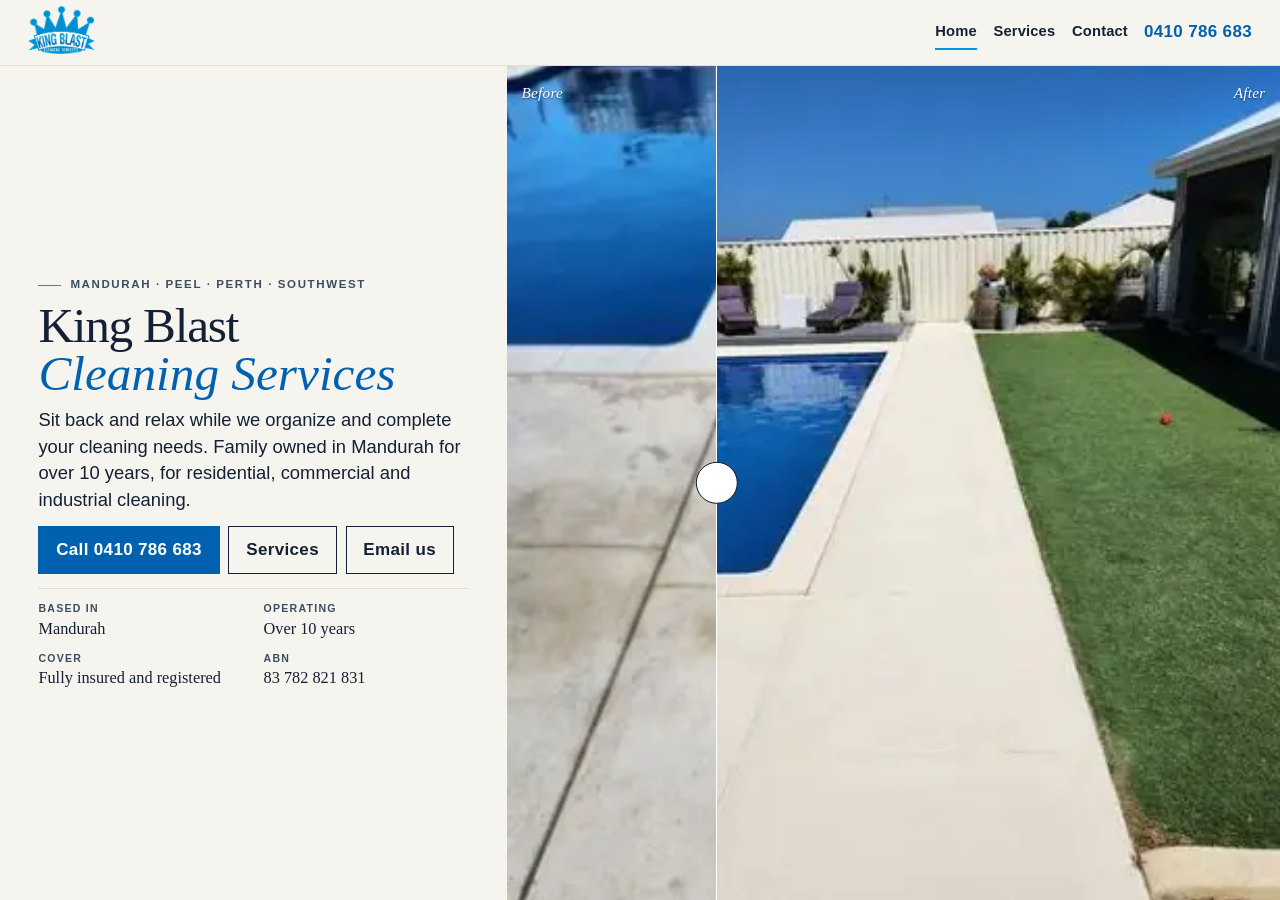
==== commit df671987: "Show one cleaning service at a time. The Services view keeps a single screen. A row of links picks P" ====
--- a/index.html
+++ b/index.html
@@ -23,7 +23,7 @@
   <link rel="icon" href="img/favicon-32.png" type="image/png" sizes="32x32">
   <link rel="apple-touch-icon" href="img/apple-touch.png">
   <style>body{margin:0;background:#f6f4ef;color:#142033;font-family:Georgia,"Times New Roman",serif}.site-header{background:#f6f4ef;color:#142033;border-bottom:1px solid #e4ddd2}</style>
-  <link rel="stylesheet" href="css/styles.css?v=5">
+  <link rel="stylesheet" href="css/styles.css?v=6">
   <script type="application/ld+json">
   {
     "@context": "https://schema.org",
@@ -107,10 +107,18 @@
     </section>
 
     <section class="panel" id="services" aria-labelledby="services-title">
-      <header class="services-intro">
+      <header class="service-bar">
         <h1 id="services-title">Services</h1>
-        <p class="lede">Window cleaning, carpet cleaning, tile and grout cleaning, vinyl cleaning, and high pressure cleaning and sealing.</p>
+        <nav class="service-nav" aria-label="Choose a service">
+          <a href="#pressure" aria-current="true">Pressure</a>
+          <a href="#carpet">Carpet</a>
+          <a href="#windows">Windows</a>
+          <a href="#tile">Tile</a>
+          <a href="#vinyl">Vinyl</a>
+          <a href="#sealing">Sealing</a>
+        </nav>
       </header>
+      <div class="service-host">
       <article class="service" id="pressure" aria-labelledby="pressure-title">
       <div class="copy">
         <p class="kicker">High pressure cleaning and sealing</p>
@@ -158,7 +166,7 @@
       </div>
       </article>
 
-      <article class="service" id="carpet" aria-labelledby="carpet-title">
+      <article class="service" id="carpet" aria-labelledby="carpet-title" hidden="until-found">
       <div class="copy">
         <p class="kicker">Carpet cleaning</p>
         <h2 id="carpet-title">Fresh, clean<br><em>carpets.</em></h2>
@@ -185,7 +193,7 @@
       </div>
       </article>
 
-      <article class="service" id="windows" aria-labelledby="windows-title">
+      <article class="service" id="windows" aria-labelledby="windows-title" hidden="until-found">
       <div class="copy">
         <p class="kicker">Pure water window cleaning</p>
         <h2 id="windows-title">No spots. No smears.<br><em>No marks.</em></h2>
@@ -224,7 +232,7 @@
       </div>
       </article>
 
-      <article class="service" id="tile" aria-labelledby="tile-title">
+      <article class="service" id="tile" aria-labelledby="tile-title" hidden="until-found">
       <div class="copy">
         <p class="kicker">Tile and grout cleaning</p>
         <h2 id="tile-title">Make the floors look<br><em>like new.</em></h2>
@@ -239,7 +247,7 @@
       </div>
       </article>
 
-      <article class="service" id="vinyl" aria-labelledby="vinyl-title">
+      <article class="service" id="vinyl" aria-labelledby="vinyl-title" hidden="until-found">
       <div class="copy">
         <p class="kicker">Vinyl cleaning</p>
         <h2 id="vinyl-title">One of the services<br><em>we specialise in.</em></h2>
@@ -256,7 +264,7 @@
       </div>
       </article>
 
-      <article class="service" id="sealing" aria-labelledby="sealing-title">
+      <article class="service" id="sealing" aria-labelledby="sealing-title" hidden="until-found">
       <div class="copy">
         <p class="kicker">Sealing bricks and concrete</p>
         <h2 id="sealing-title">Protect the<br><em>investment.</em></h2>
@@ -284,6 +292,7 @@
         </div>
       </div>
       </article>
+      </div>
     </section>
 
     <section class="panel" id="contact" aria-labelledby="contact-title">
@@ -320,6 +329,6 @@
     </section>
   </main>
   <a class="call-bar" href="tel:0410786683">Call 0410 786 683</a>
-  <script src="js/site.js?v=5" defer></script>
+  <script src="js/site.js?v=6" defer></script>
 </body>
 </html>
--- a/css/styles.css
+++ b/css/styles.css
@@ -274,46 +274,172 @@
 
 #services.panel:target,
 body:has(.service:target) #services {
-  display: block;
+  display: grid;
+  grid-template-columns: minmax(0, 1fr);
+  grid-template-rows: auto minmax(0, 1fr);
   position: absolute;
   inset: 0;
   padding: 0;
   gap: 0;
-  overflow: auto;
-}
-
-.services-intro {
-  padding: 1.25rem clamp(1rem, 2.5vw, 1.75rem) 0.35rem;
-}
-
-.services-intro h1,
-.services-intro p {
+  overflow: hidden;
+}
+
+.service-bar {
+  display: flex;
+  flex-wrap: nowrap;
+  align-items: center;
+  gap: 0.35rem 1.15rem;
+  min-width: 0;
+  padding-block: 0.15rem;
+  padding-inline: max(clamp(1rem, 2.5vw, 1.75rem), env(safe-area-inset-left, 0px)) max(clamp(1rem, 2.5vw, 1.75rem), env(safe-area-inset-right, 0px));
+  border-block-end: 1px solid var(--line);
+}
+
+.service-bar h1 {
+  flex: none;
   margin: 0;
-}
-
-.services-intro h1 {
   font-family: var(--serif);
   font-weight: 500;
   line-height: 1.05;
-  letter-spacing: -0.025em;
-  font-size: clamp(2rem, 1rem + 2.6vw, 4.1rem);
-  text-wrap: balance;
-}
-
-.services-intro .lede {
-  max-width: 40rem;
-  margin-top: 0.75rem;
+  letter-spacing: -0.02em;
+  font-size: clamp(1.25rem, 0.95rem + 1vw, 1.75rem);
+}
+
+@property --fade-start {
+  syntax: "<length>";
+  inherits: false;
+  initial-value: 0px;
+}
+
+@property --fade-end {
+  syntax: "<length>";
+  inherits: false;
+  initial-value: 0px;
+}
+
+.service-nav {
+  --fade-size: 2rem;
+  --fade-dir: right;
+  --fade-start-pos: 0;
+  --fade-end-pos: 100%;
+  display: flex;
+  flex: 1 1 auto;
+  flex-wrap: nowrap;
+  align-items: center;
+  gap: 0.15rem;
+  min-width: 0;
+  overflow-x: auto;
+  scroll-snap-type: inline proximity;
+  scroll-padding-inline: var(--fade-size);
+  scrollbar-width: none;
+  mask:
+    linear-gradient(black, black) no-clip subtract,
+    linear-gradient(to var(--fade-dir), black, transparent) var(--fade-start-pos) 0 / var(--fade-start) 100% no-repeat no-clip,
+    linear-gradient(to var(--fade-dir), transparent, black) var(--fade-end-pos) 0 / var(--fade-end) 100% no-repeat no-clip;
+  animation: reveal-fade-start linear both, hide-fade-end linear both;
+  animation-timeline: scroll(self inline);
+  animation-range: 0 var(--fade-size), calc(100% - var(--fade-size)) 100%;
+}
+
+.service-nav::-webkit-scrollbar {
+  height: 0;
+}
+
+.service-nav:dir(rtl) {
+  --fade-dir: left;
+  --fade-start-pos: 100%;
+  --fade-end-pos: 0;
+}
+
+@keyframes reveal-fade-start {
+  to {
+    --fade-start: var(--fade-size);
+  }
+}
+
+@keyframes hide-fade-end {
+  from {
+    --fade-end: var(--fade-size);
+  }
+}
+
+.service-nav a {
+  position: relative;
+  display: inline-flex;
+  flex: none;
+  align-items: center;
+  min-block-size: 2.75rem;
+  padding-inline: 0.7rem;
+  color: var(--ink);
+  font-weight: 650;
+  font-size: 0.95rem;
+  letter-spacing: 0.01em;
+  white-space: nowrap;
+  text-decoration: none;
+  scroll-snap-align: start;
+}
+
+.service-nav a[aria-current="true"]::after,
+body:has(#pressure:target) .service-nav a[href="#pressure"]::after,
+body:has(#carpet:target) .service-nav a[href="#carpet"]::after,
+body:has(#windows:target) .service-nav a[href="#windows"]::after,
+body:has(#tile:target) .service-nav a[href="#tile"]::after,
+body:has(#vinyl:target) .service-nav a[href="#vinyl"]::after,
+body:has(#sealing:target) .service-nav a[href="#sealing"]::after,
+body:has(#services:target) .service-nav a[href="#pressure"]::after {
+  content: "";
+  position: absolute;
+  inset: auto 0 0;
+  border-block-end: 2px solid var(--crown);
+}
+
+.service-host {
+  display: grid;
+  grid-template-rows: minmax(0, 1fr);
+  grid-template-columns: minmax(0, 1fr);
+  min-width: 0;
+  min-height: 0;
+  overflow: hidden;
 }
 
 .service {
+  grid-area: 1 / 1;
   display: grid;
-  gap: 1.15rem;
-  padding: 1.15rem clamp(1rem, 2.5vw, 1.75rem) 1.5rem;
-  scroll-margin-top: 0.75rem;
-}
-
-.service + .service {
-  border-top: 1px solid var(--line);
+  min-width: 0;
+  min-height: 0;
+  overflow: hidden;
+}
+
+.service[hidden] {
+  pointer-events: none;
+}
+
+.service:target {
+  display: grid !important;
+  content-visibility: visible !important;
+  pointer-events: auto;
+}
+
+body:has(.service:target) #pressure:not(:target) {
+  content-visibility: hidden;
+  pointer-events: none;
+}
+
+.service .copy {
+  overflow: auto;
+  padding: 0.85rem clamp(1rem, 2.5vw, 1.75rem) 1rem;
+  justify-content: safe center;
+}
+
+@supports not ((container-type: scroll-state) or (animation-timeline: scroll())) {
+  .service-nav {
+    background:
+      linear-gradient(to right, var(--paper) 30%, transparent) left / 2.5rem 100% no-repeat local,
+      linear-gradient(to left, var(--paper) 30%, transparent) right / 2.5rem 100% no-repeat local,
+      radial-gradient(farthest-side at 0 50%, rgb(0 0 0 / 0.15), transparent) left / 0.75rem 100% no-repeat,
+      radial-gradient(farthest-side at 100% 50%, rgb(0 0 0 / 0.15), transparent) right / 0.75rem 100% no-repeat,
+      var(--paper);
+  }
 }
 
 .copy {
@@ -732,30 +858,18 @@
     align-items: stretch;
   }
 
-  #services.panel:target,
-  body:has(.service:target) #services {
-    overflow: auto;
-  }
-
-  .services-intro {
-    padding: clamp(1.25rem, 4vh, 2.5rem) clamp(1.25rem, 3vw, 3rem) 1rem;
-    border-bottom: 1px solid var(--line);
-  }
-
   .service {
     grid-template-columns: minmax(20rem, 0.82fr) minmax(18rem, 1.25fr);
-    gap: 0;
-    padding: 0;
-    min-height: 100%;
-    align-items: stretch;
+    grid-template-rows: minmax(0, 1fr);
   }
 
   .service .stage {
     height: 100%;
-    min-height: 22rem;
-  }
-
-  .copy {
+    min-height: 0;
+  }
+
+  .copy,
+  .service .copy {
     padding: clamp(1rem, 3vh, 2.25rem) clamp(1.25rem, 3vw, 3rem);
   }
 
@@ -785,19 +899,37 @@
     padding-inline-end: max(1rem, env(safe-area-inset-right, 0px));
   }
 
+  body.app:has(#services:target),
+  body.app:has(.service:target) {
+    height: 100dvh;
+    min-height: 0;
+    overflow: hidden;
+    display: grid;
+  }
+
   #services.panel:target,
   body:has(.service:target) #services {
-    position: relative;
-    inset: auto;
-    overflow: visible;
+    position: absolute;
+    inset: 0;
+    overflow: hidden;
     height: auto;
-    padding: 0;
-  }
-
-  .services-intro,
+  }
+
   .service {
+    grid-template-columns: minmax(0, 1fr);
+    grid-template-rows: minmax(0, 1fr) minmax(7.5rem, 28%);
+  }
+
+  .service .copy {
+    justify-content: flex-start;
     padding-inline-start: max(1rem, env(safe-area-inset-left, 0px));
     padding-inline-end: max(1rem, env(safe-area-inset-right, 0px));
+  }
+
+  .service .stage {
+    aspect-ratio: auto;
+    height: 100%;
+    min-block-size: 0;
   }
 
   body:has(.service:target) #home {
@@ -942,6 +1074,17 @@
   .site-nav a {
     border-block-end-width: 3px;
   }
+
+  .service-nav a[aria-current="true"]::after,
+  body:has(#pressure:target) .service-nav a[href="#pressure"]::after,
+  body:has(#carpet:target) .service-nav a[href="#carpet"]::after,
+  body:has(#windows:target) .service-nav a[href="#windows"]::after,
+  body:has(#tile:target) .service-nav a[href="#tile"]::after,
+  body:has(#vinyl:target) .service-nav a[href="#vinyl"]::after,
+  body:has(#sealing:target) .service-nav a[href="#sealing"]::after,
+  body:has(#services:target) .service-nav a[href="#pressure"]::after {
+    border-block-end-width: 3px;
+  }
 }
 
 @media (forced-colors: active) {
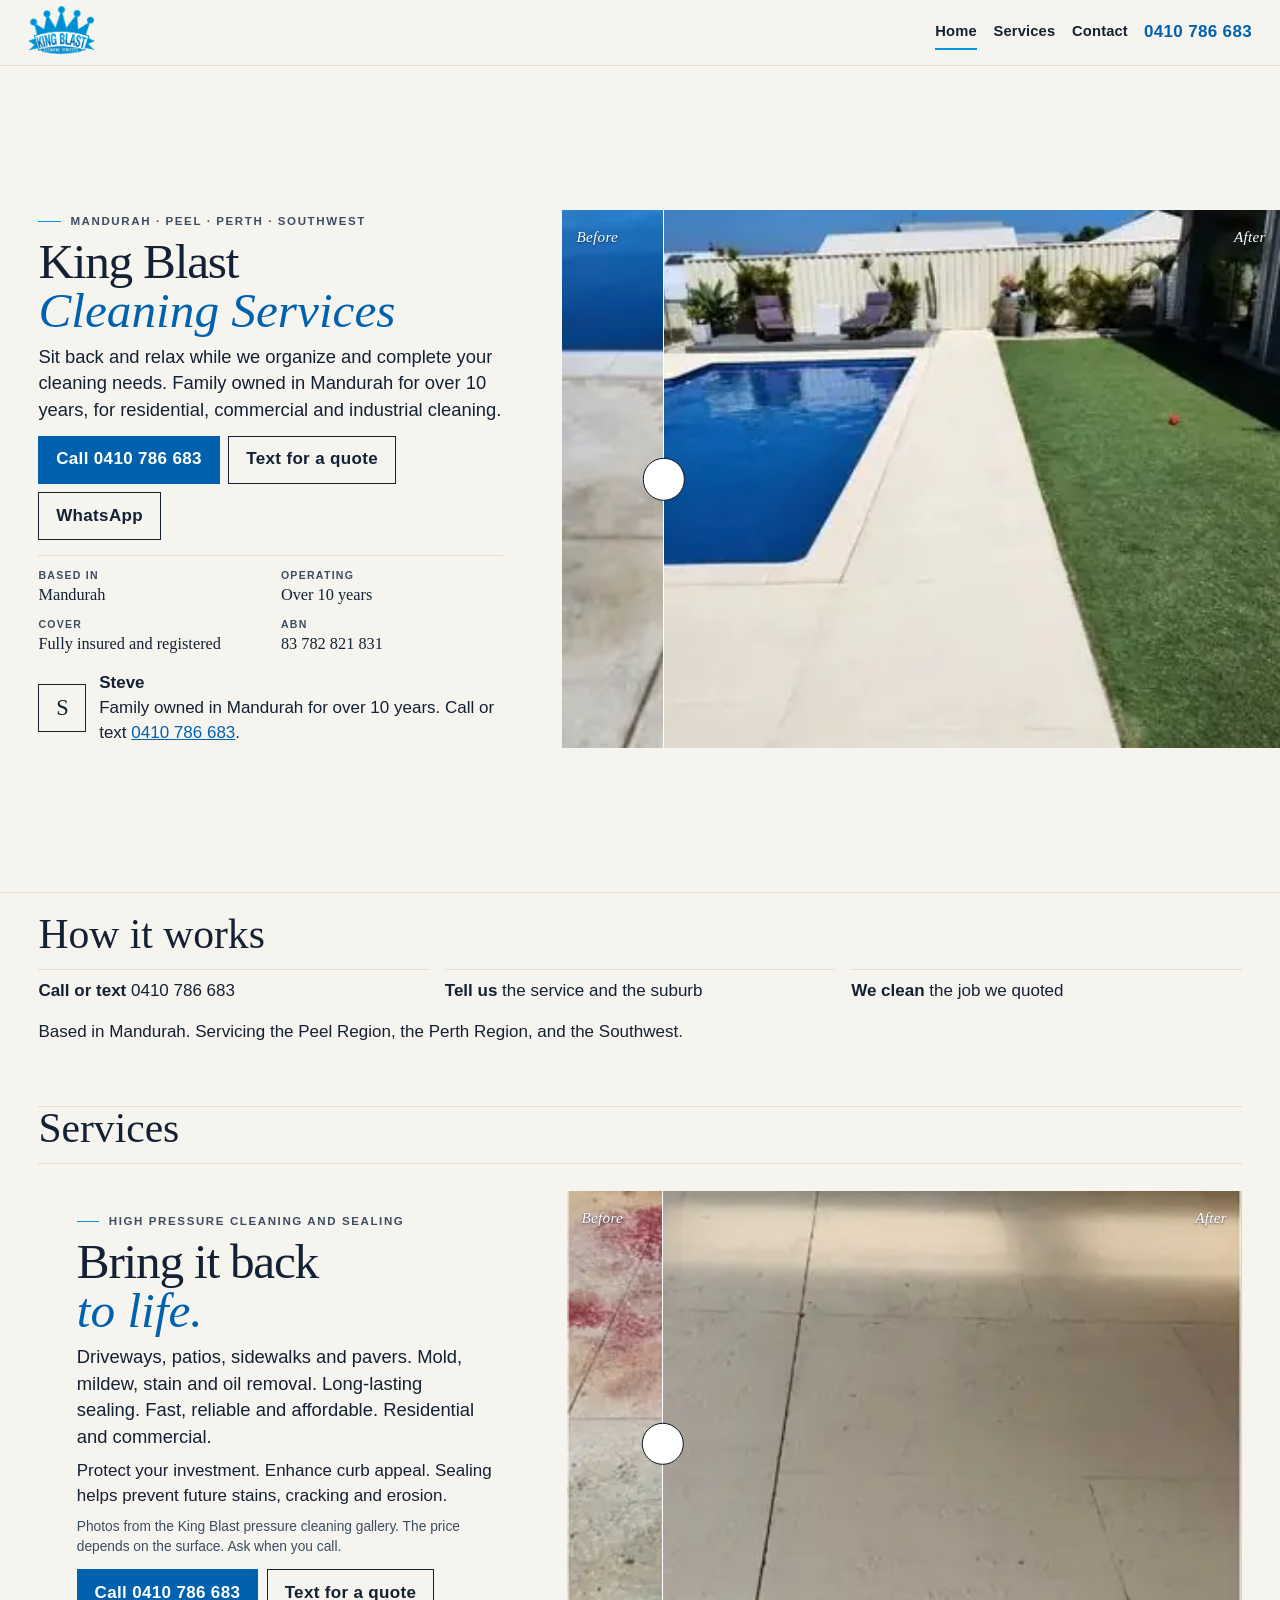
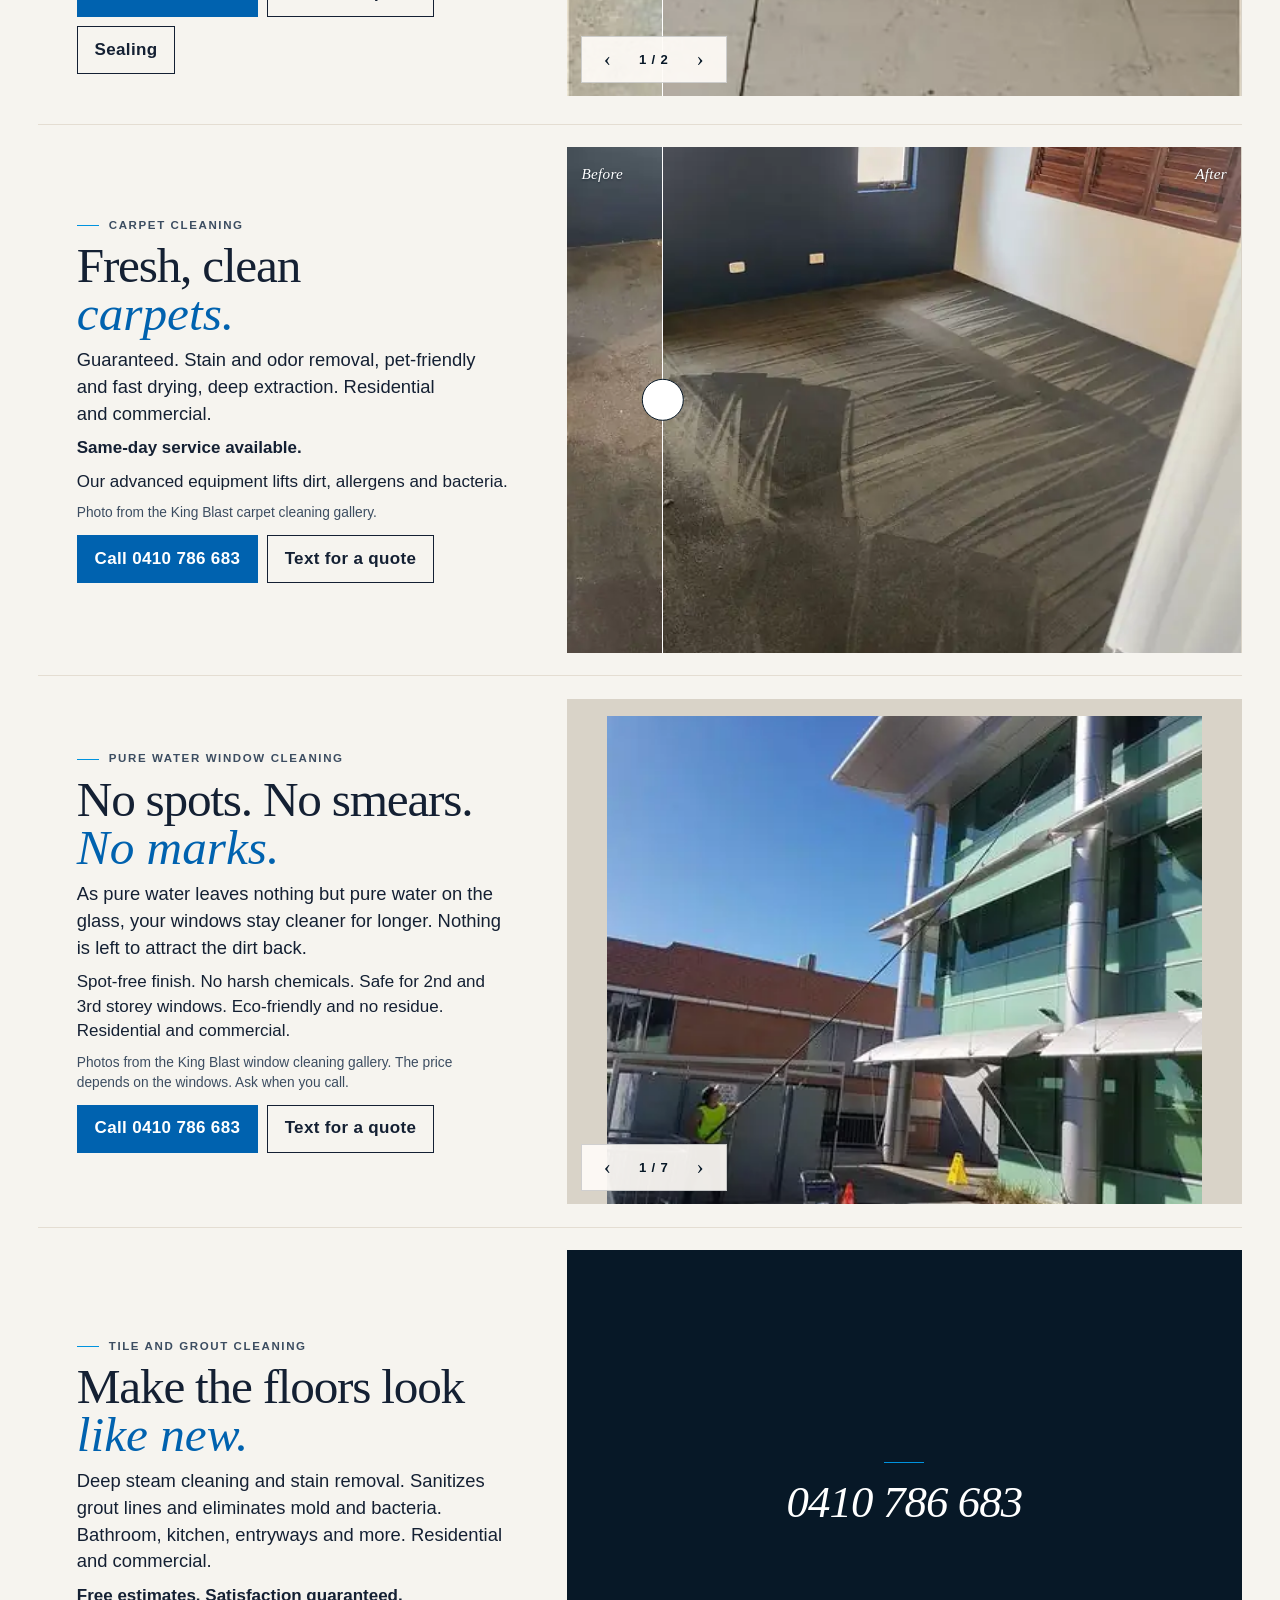
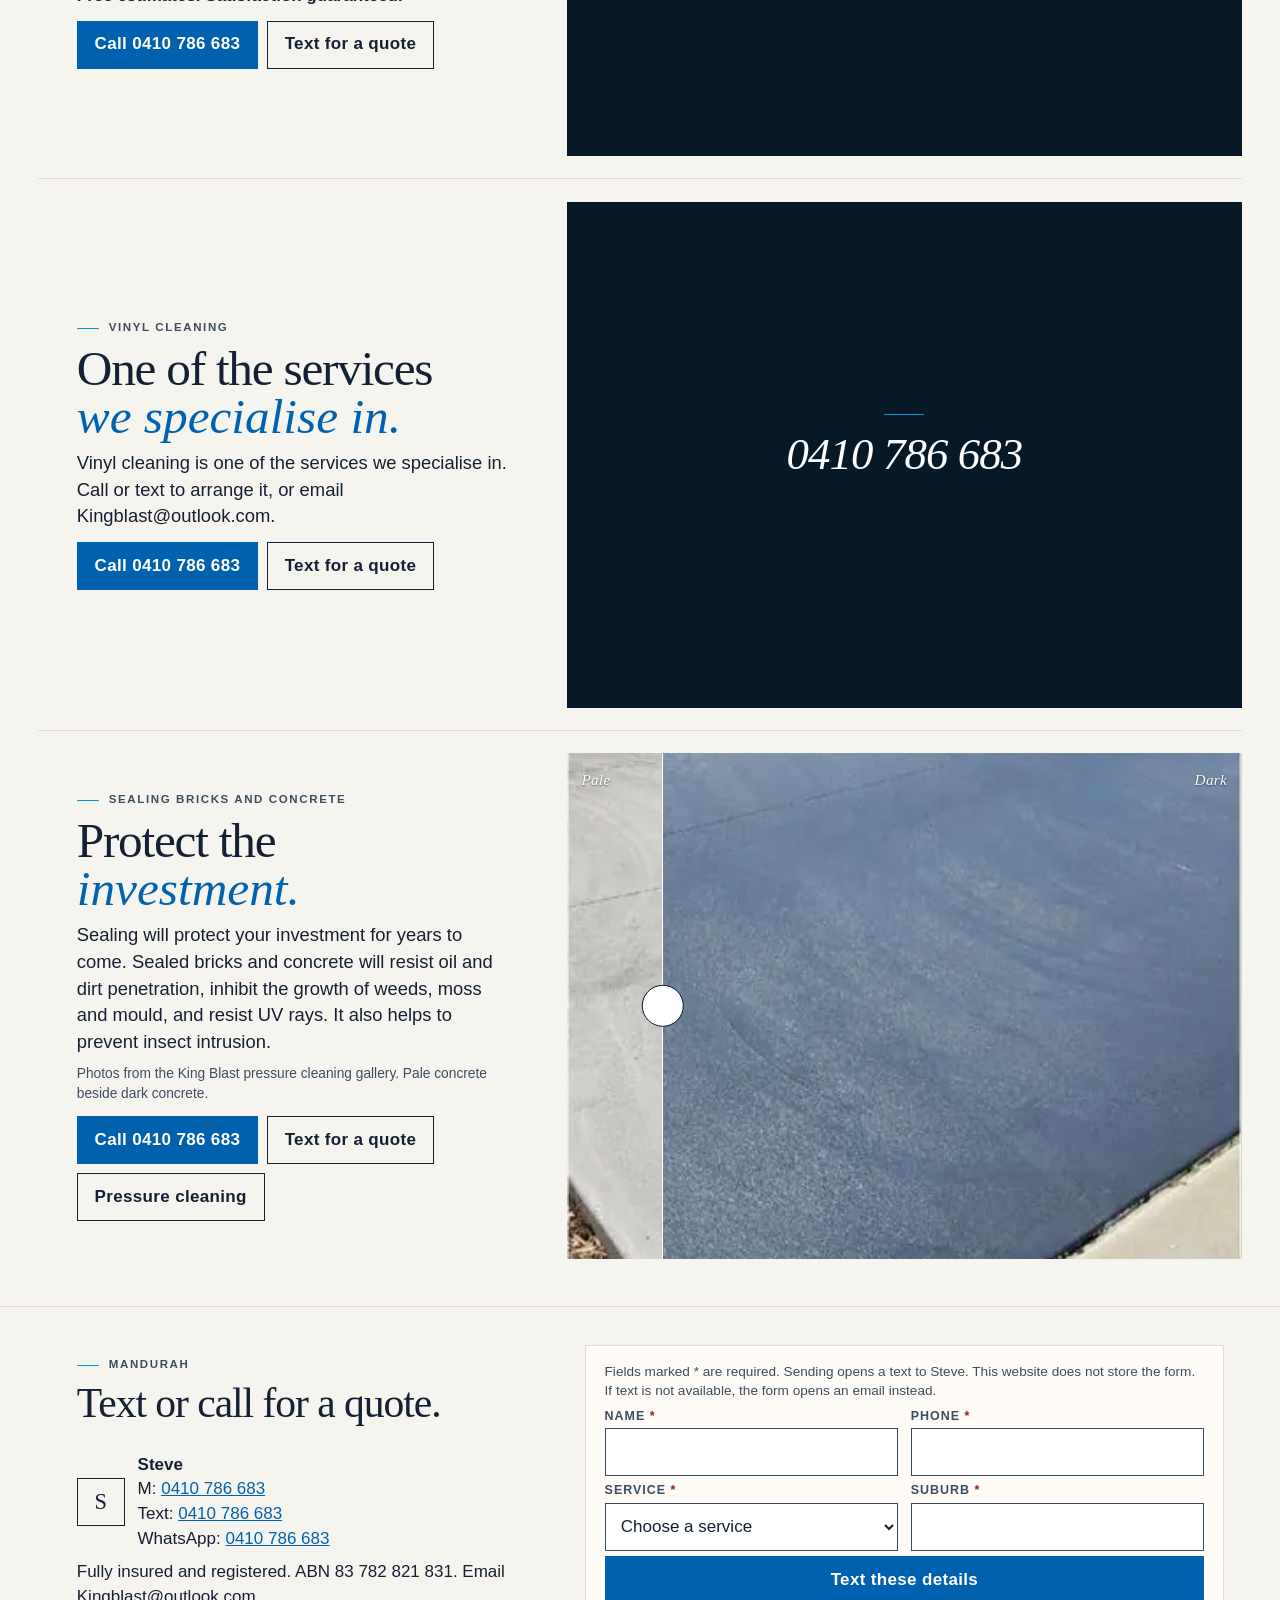
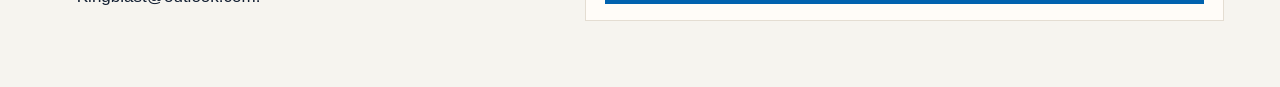
==== commit ae61ef1d: "Open the page into a phone-first quote path. Keep the published facts and job photos. Add Steve, tex" ====
--- a/index.html
+++ b/index.html
@@ -19,11 +19,12 @@
   <meta name="twitter:title" content="King Blast Cleaning Services | Mandurah WA">
   <meta name="twitter:description" content="Family owned Mandurah business. Window, carpet, tile and grout, vinyl, and high pressure cleaning and sealing.">
   <meta name="twitter:image" content="https://www.kingblast.com.au/img/pool-path.webp">
+  <!-- When kingblast.com.au points at this site, 301 the old Weebly URLs to these anchors. Add review schema only after real reviews are published on the page. -->
   <meta name="theme-color" content="#071827">
   <link rel="icon" href="img/favicon-32.png" type="image/png" sizes="32x32">
   <link rel="apple-touch-icon" href="img/apple-touch.png">
   <style>body{margin:0;background:#f6f4ef;color:#142033;font-family:Georgia,"Times New Roman",serif}.site-header{background:#f6f4ef;color:#142033;border-bottom:1px solid #e4ddd2}</style>
-  <link rel="stylesheet" href="css/styles.css?v=6">
+  <link rel="stylesheet" href="css/styles.css?v=10">
   <script type="application/ld+json">
   {
     "@context": "https://schema.org",
@@ -70,16 +71,16 @@
       <a class="header-call" href="tel:0410786683">0410 786 683</a>
     </div>
   </header>
-  <main class="stage-host" id="main">
-    <section class="panel" id="home" aria-labelledby="home-title">
+  <main class="page" id="main">
+    <section class="hero" id="home" aria-labelledby="home-title">
       <div class="copy">
         <p class="kicker">Mandurah · Peel · Perth · Southwest</p>
         <h1 id="home-title">King Blast<br><em>Cleaning Services</em></h1>
         <p class="lede">Sit back and relax while we organize and complete your cleaning needs. Family owned in Mandurah for over 10 years, for residential, commercial and industrial cleaning.</p>
         <div class="actions">
           <a class="btn" href="tel:0410786683">Call 0410 786 683</a>
-          <a class="btn btn-ghost" href="#services">Services</a>
-          <a class="btn btn-ghost" href="#contact">Email us</a>
+          <a class="btn btn-ghost" href="sms:0410786683?&amp;body=Hi%20Steve%2C%20I%27d%20like%20a%20quote.">Text for a quote</a>
+          <a class="btn btn-ghost" href="https://wa.me/61410786683?text=Hi%20Steve%2C%20I%27d%20like%20a%20quote.">WhatsApp</a>
         </div>
         <ul class="facts">
           <li><span>Based in</span> Mandurah</li>
@@ -87,6 +88,10 @@
           <li><span>Cover</span> Fully insured and registered</li>
           <li><span>ABN</span> 83 782 821 831</li>
         </ul>
+        <div class="owner">
+          <p class="owner-mark" aria-hidden="true">S</p>
+          <p><strong>Steve</strong><br>Family owned in Mandurah for over 10 years. Call or text <a href="tel:0410786683">0410 786 683</a>.</p>
+        </div>
       </div>
       <div class="stage" data-stage="compare" aria-label="Pool surround, before and after">
         <div class="slides">
@@ -106,28 +111,30 @@
       </div>
     </section>
 
-    <section class="panel" id="services" aria-labelledby="services-title">
-      <header class="service-bar">
-        <h1 id="services-title">Services</h1>
-        <nav class="service-nav" aria-label="Choose a service">
-          <a href="#pressure" aria-current="true">Pressure</a>
-          <a href="#carpet">Carpet</a>
-          <a href="#windows">Windows</a>
-          <a href="#tile">Tile</a>
-          <a href="#vinyl">Vinyl</a>
-          <a href="#sealing">Sealing</a>
-        </nav>
+    <section class="band" aria-labelledby="steps-title">
+      <h2 id="steps-title">How it works</h2>
+      <ol class="steps">
+        <li><strong>Call or text</strong> 0410 786 683</li>
+        <li><strong>Tell us</strong> the service and the suburb</li>
+        <li><strong>We clean</strong> the job we quoted</li>
+      </ol>
+      <p>Based in Mandurah. Servicing the Peel Region, the Perth Region, and the Southwest.</p>
+    </section>
+
+    <section class="jobs" id="services" aria-labelledby="services-title">
+      <header class="jobs-intro">
+        <h2 id="services-title">Services</h2>
       </header>
-      <div class="service-host">
-      <article class="service" id="pressure" aria-labelledby="pressure-title">
+      <article class="job" id="pressure" aria-labelledby="pressure-title">
       <div class="copy">
         <p class="kicker">High pressure cleaning and sealing</p>
         <h2 id="pressure-title">Bring it back<br><em>to life.</em></h2>
         <p class="lede">Driveways, patios, sidewalks and pavers. Mold, mildew, stain and oil removal. Long-lasting sealing. Fast, reliable and affordable. Residential and commercial.</p>
         <p>Protect your investment. Enhance curb appeal. Sealing helps prevent future stains, cracking and erosion.</p>
-        <p class="note">Photos from the King Blast pressure cleaning gallery.</p>
-        <div class="actions">
-          <a class="btn" href="tel:0410786683">Call 0410 786 683</a>
+        <p class="note">Photos from the King Blast pressure cleaning gallery. The price depends on the surface. Ask when you call.</p>
+        <div class="actions">
+          <a class="btn" href="tel:0410786683">Call 0410 786 683</a>
+          <a class="btn btn-ghost" href="sms:0410786683?&amp;body=Hi%20Steve%2C%20I%27d%20like%20a%20quote%20for%20pressure%20cleaning.">Text for a quote</a>
           <a class="btn btn-ghost" href="#sealing">Sealing</a>
         </div>
       </div>
@@ -166,14 +173,18 @@
       </div>
       </article>
 
-      <article class="service" id="carpet" aria-labelledby="carpet-title" hidden="until-found">
+      <article class="job" id="carpet" aria-labelledby="carpet-title">
       <div class="copy">
         <p class="kicker">Carpet cleaning</p>
         <h2 id="carpet-title">Fresh, clean<br><em>carpets.</em></h2>
-        <p class="lede">Guaranteed. Stain and odor removal, pet-friendly and fast drying, deep extraction. Residential and commercial. Same-day service available.</p>
+        <p class="lede">Guaranteed. Stain and odor removal, pet-friendly and fast drying, deep extraction. Residential and commercial.</p>
+        <p class="avail">Same-day service available.</p>
         <p>Our advanced equipment lifts dirt, allergens and bacteria.</p>
-        <p class="note">Photos from the King Blast carpet cleaning gallery.</p>
-        <div class="actions"><a class="btn" href="tel:0410786683">Call 0410 786 683</a></div>
+        <p class="note">Photo from the King Blast carpet cleaning gallery.</p>
+        <div class="actions">
+          <a class="btn" href="tel:0410786683">Call 0410 786 683</a>
+          <a class="btn btn-ghost" href="sms:0410786683?&amp;body=Hi%20Steve%2C%20I%27d%20like%20a%20quote%20for%20carpet%20cleaning.">Text for a quote</a>
+        </div>
       </div>
       <div class="stage" data-stage="compare" aria-label="Carpet, before and after">
         <div class="slides">
@@ -193,14 +204,17 @@
       </div>
       </article>
 
-      <article class="service" id="windows" aria-labelledby="windows-title" hidden="until-found">
+      <article class="job" id="windows" aria-labelledby="windows-title">
       <div class="copy">
         <p class="kicker">Pure water window cleaning</p>
         <h2 id="windows-title">No spots. No smears.<br><em>No marks.</em></h2>
         <p class="lede">As pure water leaves nothing but pure water on the glass, your windows stay cleaner for longer. Nothing is left to attract the dirt back.</p>
         <p>Spot-free finish. No harsh chemicals. Safe for 2nd and 3rd storey windows. Eco-friendly and no residue. Residential and commercial.</p>
-        <p class="note">Photos from the King Blast window cleaning gallery.</p>
-        <div class="actions"><a class="btn" href="tel:0410786683">Call 0410 786 683</a></div>
+        <p class="note">Photos from the King Blast window cleaning gallery. The price depends on the windows. Ask when you call.</p>
+        <div class="actions">
+          <a class="btn" href="tel:0410786683">Call 0410 786 683</a>
+          <a class="btn btn-ghost" href="sms:0410786683?&amp;body=Hi%20Steve%2C%20I%27d%20like%20a%20quote%20for%20window%20cleaning.">Text for a quote</a>
+        </div>
       </div>
       <div class="stage" data-stage="photos">
         <figure class="photo is-on">
@@ -232,13 +246,16 @@
       </div>
       </article>
 
-      <article class="service" id="tile" aria-labelledby="tile-title" hidden="until-found">
+      <article class="job" id="tile" aria-labelledby="tile-title">
       <div class="copy">
         <p class="kicker">Tile and grout cleaning</p>
         <h2 id="tile-title">Make the floors look<br><em>like new.</em></h2>
         <p class="lede">Deep steam cleaning and stain removal. Sanitizes grout lines and eliminates mold and bacteria. Bathroom, kitchen, entryways and more. Residential and commercial.</p>
-        <p><strong>Free estimates. Satisfaction guaranteed.</strong></p>
-        <div class="actions"><a class="btn" href="tel:0410786683">Call 0410 786 683</a></div>
+        <p class="avail">Free estimates. Satisfaction guaranteed.</p>
+        <div class="actions">
+          <a class="btn" href="tel:0410786683">Call 0410 786 683</a>
+          <a class="btn btn-ghost" href="sms:0410786683?&amp;body=Hi%20Steve%2C%20I%27d%20like%20a%20quote%20for%20tile%20and%20grout%20cleaning.">Text for a quote</a>
+        </div>
       </div>
       <div class="stage">
         <div class="quiet">
@@ -247,24 +264,24 @@
       </div>
       </article>
 
-      <article class="service" id="vinyl" aria-labelledby="vinyl-title" hidden="until-found">
+      <article class="job" id="vinyl" aria-labelledby="vinyl-title">
       <div class="copy">
         <p class="kicker">Vinyl cleaning</p>
         <h2 id="vinyl-title">One of the services<br><em>we specialise in.</em></h2>
-        <p class="lede">Vinyl cleaning is one of the services we specialise in. Call or email to arrange it.</p>
-        <div class="actions">
-          <a class="btn" href="tel:0410786683">Call 0410 786 683</a>
-          <a class="btn btn-ghost" href="mailto:Kingblast@outlook.com">Email Kingblast@outlook.com</a>
+        <p class="lede">Vinyl cleaning is one of the services we specialise in. Call or text to arrange it, or email Kingblast@outlook.com.</p>
+        <div class="actions">
+          <a class="btn" href="tel:0410786683">Call 0410 786 683</a>
+          <a class="btn btn-ghost" href="sms:0410786683?&amp;body=Hi%20Steve%2C%20I%27d%20like%20a%20quote%20for%20vinyl%20cleaning.">Text for a quote</a>
         </div>
       </div>
       <div class="stage">
         <div class="quiet">
-          <p><a href="mailto:Kingblast@outlook.com">Kingblast@outlook.com</a></p>
-        </div>
-      </div>
-      </article>
-
-      <article class="service" id="sealing" aria-labelledby="sealing-title" hidden="until-found">
+          <p><a href="tel:0410786683">0410 786 683</a></p>
+        </div>
+      </div>
+      </article>
+
+      <article class="job" id="sealing" aria-labelledby="sealing-title">
       <div class="copy">
         <p class="kicker">Sealing bricks and concrete</p>
         <h2 id="sealing-title">Protect the<br><em>investment.</em></h2>
@@ -272,6 +289,7 @@
         <p class="note">Photos from the King Blast pressure cleaning gallery. Pale concrete beside dark concrete.</p>
         <div class="actions">
           <a class="btn" href="tel:0410786683">Call 0410 786 683</a>
+          <a class="btn btn-ghost" href="sms:0410786683?&amp;body=Hi%20Steve%2C%20I%27d%20like%20a%20quote%20for%20sealing.">Text for a quote</a>
           <a class="btn btn-ghost" href="#pressure">Pressure cleaning</a>
         </div>
       </div>
@@ -292,43 +310,58 @@
         </div>
       </div>
       </article>
-      </div>
     </section>
 
-    <section class="panel" id="contact" aria-labelledby="contact-title">
+    <section class="contact" id="contact" aria-labelledby="contact-title">
       <div class="copy">
         <p class="kicker">Mandurah</p>
-        <h2 id="contact-title">Send an email, or<br><em>call or text.</em></h2>
-        <p class="lede">M: <a href="tel:0410786683">0410 786 683</a><br>Text: <a href="sms:0410786683">0410 786 683</a><br>E: <a href="mailto:Kingblast@outlook.com">Kingblast@outlook.com</a></p>
-        <p>Fully insured and registered. ABN 83 782 821 831.</p>
-      </div>
-      <form id="enquiry" class="form" action="mailto:Kingblast@outlook.com" method="post" enctype="text/plain" aria-labelledby="contact-title">
-        <p class="hint" id="enquiry-hint">All fields are required. Submitting opens your email app. This website does not store or send the form.</p>
+        <h2 id="contact-title">Text or call for a quote.</h2>
+        <div class="owner">
+          <p class="owner-mark" aria-hidden="true">S</p>
+          <p><strong>Steve</strong><br>M: <a href="tel:0410786683">0410 786 683</a><br>Text: <a href="sms:0410786683?&amp;body=Hi%20Steve%2C%20I%27d%20like%20a%20quote.">0410 786 683</a><br>WhatsApp: <a href="https://wa.me/61410786683?text=Hi%20Steve%2C%20I%27d%20like%20a%20quote.">0410 786 683</a></p>
+        </div>
+        <p>Fully insured and registered. ABN 83 782 821 831. Email Kingblast@outlook.com.</p>
+      </div>
+      <form id="quote" class="form" action="mailto:Kingblast@outlook.com" method="post" enctype="text/plain" aria-labelledby="contact-title" aria-describedby="quote-hint">
+        <p class="hint" id="quote-hint">Fields marked * are required. Sending opens a text to Steve. This website does not store the form. If text is not available, the form opens an email instead.</p>
+        <div class="hp" aria-hidden="true">
+          <label for="company">Company</label>
+          <input id="company" name="company" type="text" tabindex="-1" autocomplete="off" aria-hidden="true">
+        </div>
         <div class="field">
-          <label for="given-name">First name <span class="req" aria-hidden="true">*</span></label>
-          <input id="given-name" name="given-name" type="text" autocomplete="given-name" required enterkeyhint="next" aria-invalid="false">
-          <p class="error" id="err-given">Enter your first name.</p>
+          <label for="name">Name <span class="req" aria-hidden="true">*</span></label>
+          <input id="name" name="name" type="text" autocomplete="name" required enterkeyhint="next" aria-invalid="false" data-error="err-name">
+          <p class="error" id="err-name">Enter your name.</p>
         </div>
         <div class="field">
-          <label for="family-name">Last name <span class="req" aria-hidden="true">*</span></label>
-          <input id="family-name" name="family-name" type="text" autocomplete="family-name" required enterkeyhint="next" aria-invalid="false">
-          <p class="error" id="err-family">Enter your last name.</p>
-        </div>
-        <div class="field wide">
-          <label for="email">Email <span class="req" aria-hidden="true">*</span></label>
-          <input id="email" name="email" type="email" inputmode="email" autocomplete="email" autocapitalize="none" autocorrect="off" spellcheck="false" required enterkeyhint="next" aria-invalid="false">
-          <p class="error" id="err-email">Enter a valid email address.</p>
-        </div>
-        <div class="field wide">
-          <label for="comment">Comment <span class="req" aria-hidden="true">*</span></label>
-          <textarea id="comment" name="comment" required enterkeyhint="send" aria-invalid="false"></textarea>
-          <p class="error" id="err-comment">Enter a comment.</p>
-        </div>
-        <button class="btn" type="submit">Email this enquiry</button>
+          <label for="phone">Phone <span class="req" aria-hidden="true">*</span></label>
+          <input id="phone" name="phone" type="tel" inputmode="tel" autocomplete="tel" required enterkeyhint="next" aria-invalid="false" data-error="err-phone" minlength="8">
+          <p class="error" id="err-phone">Enter a phone number.</p>
+        </div>
+        <div class="field">
+          <label for="service">Service <span class="req" aria-hidden="true">*</span></label>
+          <select id="service" name="service" required aria-invalid="false" data-error="err-service">
+            <option value="">Choose a service</option>
+            <option>Pressure cleaning</option>
+            <option>Carpet cleaning</option>
+            <option>Window cleaning</option>
+            <option>Tile and grout cleaning</option>
+            <option>Vinyl cleaning</option>
+            <option>Sealing</option>
+          </select>
+          <p class="error" id="err-service">Choose a service.</p>
+        </div>
+        <div class="field">
+          <label for="suburb">Suburb <span class="req" aria-hidden="true">*</span></label>
+          <input id="suburb" name="suburb" type="text" autocomplete="address-level2" required enterkeyhint="send" aria-invalid="false" data-error="err-suburb">
+          <p class="error" id="err-suburb">Enter your suburb.</p>
+        </div>
+        <button class="btn" type="submit">Text these details</button>
+        <p id="quote-status" role="status" hidden></p>
       </form>
     </section>
   </main>
   <a class="call-bar" href="tel:0410786683">Call 0410 786 683</a>
-  <script src="js/site.js?v=6" defer></script>
+  <script src="js/site.js?v=10" defer></script>
 </body>
 </html>
--- a/css/styles.css
+++ b/css/styles.css
@@ -79,10 +79,10 @@
 }
 
 body.app {
-  height: 100dvh;
-  overflow: hidden;
-  display: grid;
-  grid-template-rows: auto minmax(0, 1fr);
+  height: auto;
+  min-height: 100dvh;
+  overflow: auto;
+  display: block;
 }
 
 .site-header {
@@ -1141,3 +1141,222 @@
 body:not(.app) .site-footer a {
   color: #fff;
 }
+
+.page {
+  padding-bottom: 1.5rem;
+}
+
+.hero,
+.band,
+.jobs,
+.contact {
+  padding-block: 1.25rem 1.5rem;
+  padding-inline: max(1rem, env(safe-area-inset-left, 0px)) max(1rem, env(safe-area-inset-right, 0px));
+}
+
+.hero {
+  display: grid;
+  gap: 1.15rem;
+}
+
+.band,
+.jobs-intro,
+.job,
+.contact {
+  border-top: 1px solid var(--line);
+}
+
+.band h2,
+.jobs-intro h2,
+.contact h2 {
+  margin: 0 0 0.75rem;
+  font-family: var(--serif);
+  font-weight: 500;
+  font-size: clamp(1.7rem, 1rem + 2vw, 2.8rem);
+  line-height: 1.05;
+}
+
+.steps {
+  margin: 0 0 0.8rem;
+  padding: 0;
+  list-style: none;
+  display: grid;
+  gap: 0.65rem;
+}
+
+.steps li {
+  padding-top: 0.55rem;
+  border-top: 1px solid var(--line);
+}
+
+.hero .copy,
+.job .copy,
+.contact .copy {
+  justify-content: flex-start;
+}
+
+.job {
+  display: grid;
+  gap: 1rem;
+  padding-block: 1.4rem;
+  scroll-margin-top: 1rem;
+}
+
+.owner {
+  display: flex;
+  align-items: center;
+  gap: 0.8rem;
+  margin-top: 0.4rem;
+}
+
+.owner p {
+  margin: 0;
+}
+
+.owner-mark {
+  flex: none;
+  display: grid;
+  place-items: center;
+  width: 3rem;
+  height: 3rem;
+  border: 1px solid var(--ink);
+  color: var(--ink);
+  font-family: var(--serif);
+  font-size: 1.4rem;
+}
+
+.avail {
+  margin: 0;
+  font-weight: 750;
+}
+
+.hero .stage,
+.job .stage {
+  position: relative;
+  aspect-ratio: 4 / 3;
+  height: auto;
+  min-height: 12rem;
+  overflow: hidden;
+}
+
+.hero .stage .slides,
+.hero .stage .slide.is-on,
+.hero .stage .ba,
+.hero .stage .photo.is-on,
+.job .stage .slides,
+.job .stage .slide.is-on,
+.job .stage .ba,
+.job .stage .photo.is-on,
+.job .stage .quiet {
+  position: absolute;
+  inset: 0;
+  height: 100%;
+  min-height: 0;
+}
+
+.contact {
+  display: grid;
+  gap: 1rem;
+}
+
+.hp {
+  position: absolute;
+  width: 1px;
+  height: 1px;
+  margin: -1px;
+  padding: 0;
+  overflow: hidden;
+  clip-path: inset(50%);
+  white-space: nowrap;
+  border: 0;
+}
+
+.form {
+  position: relative;
+}
+
+select {
+  width: 100%;
+  min-height: 3rem;
+  padding: 0.5rem 0.7rem;
+  border: 1px solid #3c4d61;
+  border-radius: 0;
+  background: #fff;
+  color: var(--ink);
+  font: inherit;
+}
+
+select:user-invalid,
+select.user-invalid-fallback {
+  border-color: var(--error);
+  border-width: 2px;
+}
+
+select:user-invalid + .error,
+select.user-invalid-fallback + .error {
+  display: block;
+}
+
+#quote-status {
+  grid-column: 1 / -1;
+  margin: 0;
+  font-weight: 700;
+}
+
+@media (min-width: 960px) {
+  body.app #home.hero,
+  body.app .job,
+  body.app .contact {
+    grid-template-columns: minmax(0, 0.86fr) minmax(0, 1.14fr);
+    align-items: center;
+    gap: 1.25rem;
+  }
+
+  body.app #home.hero .stage,
+  body.app .job .stage,
+  body.app #home.hero .copy,
+  body.app .job .copy,
+  body.app .contact .copy,
+  body.app .contact .form {
+    min-width: 0;
+  }
+
+  .hero {
+    min-height: calc(100dvh - 4.6rem);
+    padding: 1.25rem clamp(1.25rem, 3vw, 3rem) 1.5rem;
+  }
+
+  .band,
+  .jobs,
+  .contact {
+    padding-inline: clamp(1.25rem, 3vw, 3rem);
+  }
+
+  .steps {
+    grid-template-columns: repeat(3, minmax(0, 1fr));
+    gap: 1rem;
+  }
+}
+
+@media (prefers-color-scheme: dark) {
+  select {
+    background: #0d141c;
+    color: var(--ink);
+    border-color: #c9d0da;
+  }
+}
+
+body:not(:has(.panel:target)) .site-nav a[href="#home"] {
+  border-block-end-color: transparent;
+}
+
+body.app .site-header .site-nav a[aria-current="page"] {
+  border-block-end-color: var(--crown);
+}
+
+body.app #home.hero {
+  position: relative;
+  inset: auto;
+  height: auto;
+  overflow: visible;
+}
